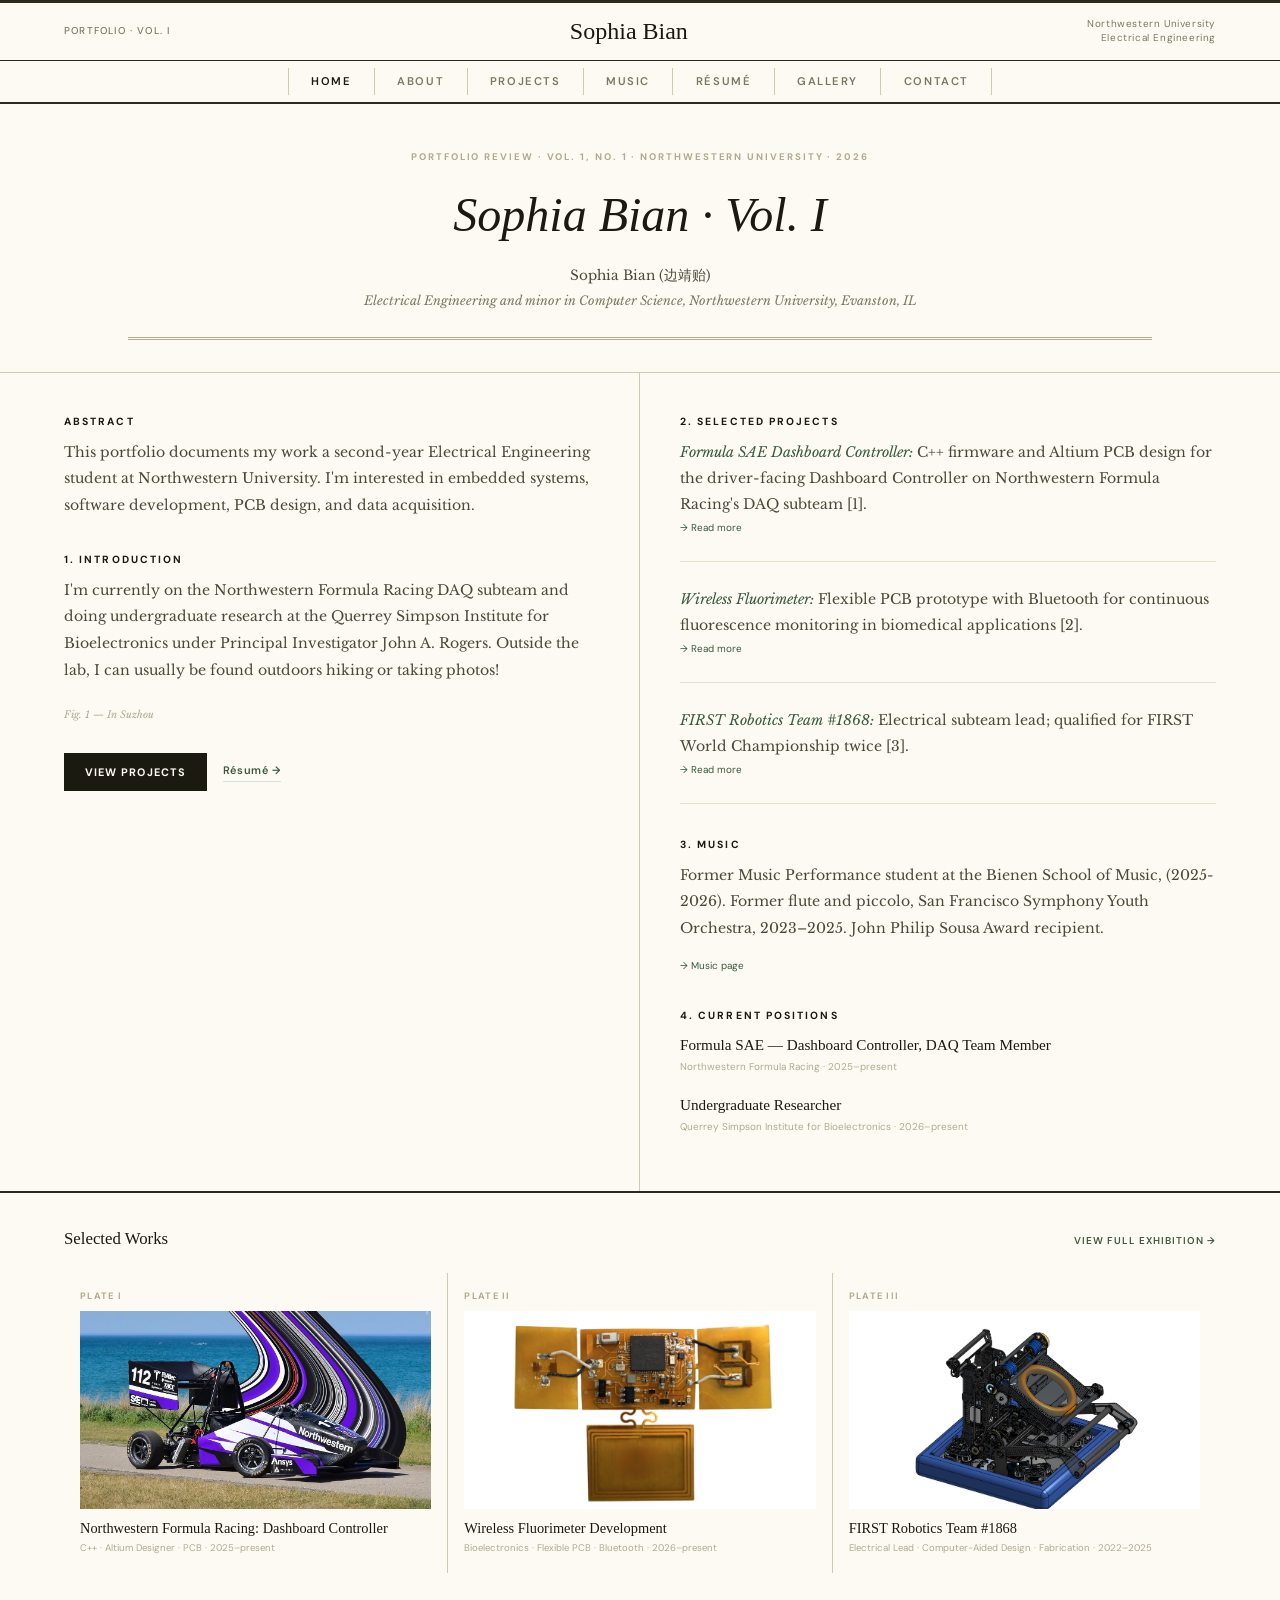
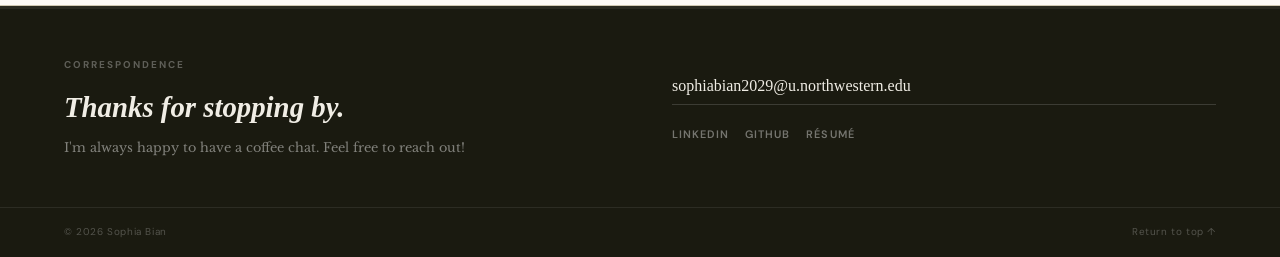
==== index.html @ 4777e84c "Fix broken closing tag causing font corruption on home page Missing > on </p tag in Current Position" ====
<!DOCTYPE html>
<html lang="en">
<head>
<meta charset="UTF-8">
<meta name="viewport" content="width=device-width, initial-scale=1.0">
<title>Sophia Bian</title>
<link rel="preconnect" href="https://fonts.googleapis.com">
<link href="https://fonts.googleapis.com/css2?family=IM+Fell+English:ital@0;1&family=Libre+Baskerville:ital,wght@0,400;0,700;1,400&family=DM+Sans:wght@300;400;500;600&display=swap" rel="stylesheet">
<style>
  :root {
    --paper:#fdfaf4; --paper2:#f5f1e8; --ink:#1a1a10; --ink-mid:#4a4a38;
    --ink-muted:#7a7860; --ink-faint:#b0aa90; --rule:#2a2a1e;
    --sage:#3a5a3e; --sage-mid:#5a7a5e; --sage-light:#8aaa8e; --sage-pale:#d4e2d6;
  }
  * { margin:0; padding:0; box-sizing:border-box; }
  html { scroll-behavior:smooth; }
  body { background:var(--paper); color:var(--ink); font-family:'Libre Baskerville',serif; font-size:15px; line-height:1.7; }

  /* MASTHEAD */
  .masthead { border-top:3px solid var(--rule); border-bottom:1px solid var(--rule); padding:0.5rem 5vw; display:flex; justify-content:space-between; align-items:center; }
  .masthead-vol { font-family:'DM Sans',sans-serif; font-size:0.62rem; font-weight:500; letter-spacing:0.12em; color:var(--ink-muted); text-transform:uppercase; }
  .masthead-logo { font-family:'IM Fell English',serif; font-size:1.5rem; color:var(--ink); }
  .masthead-logo a { color:inherit; text-decoration:none; }
  .masthead-right { font-family:'DM Sans',sans-serif; font-size:0.62rem; color:var(--ink-muted); text-align:right; letter-spacing:0.06em; line-height:1.5; }

  /* NAV */
  nav { border-bottom:2px solid var(--rule); padding:0.45rem 5vw; display:flex; justify-content:center; gap:0; }
  nav a { font-family:'DM Sans',sans-serif; font-size:0.7rem; font-weight:600; letter-spacing:0.14em; text-transform:uppercase; color:var(--ink-muted); text-decoration:none; padding:0.25rem 1.4rem; border-right:1px solid #d0c8b0; transition:color 0.2s; }
  nav a:first-child { border-left:1px solid #d0c8b0; }
  nav a:hover, nav a.active { color:var(--ink); }

  /* ARTICLE TITLE BLOCK */
  .title-block {
    padding:2.8rem 10vw 2rem;
    border-bottom:1px solid #d0c8b0;
    text-align:center;
  }
  .title-block-kicker {
    font-family:'DM Sans',sans-serif; font-size:0.6rem; font-weight:700;
    letter-spacing:0.2em; text-transform:uppercase; color:var(--ink-faint);
    margin-bottom:1.4rem;
  }
  .article-title {
    font-family:'IM Fell English',serif; font-style:italic;
    font-size:clamp(2rem, 4vw, 3rem); line-height:1.12;
    color:var(--ink); font-weight:400; margin-bottom:1.4rem;
  }
  .article-author {
    font-family:'Libre Baskerville',serif; font-size:0.85rem; color:var(--ink-mid);
    margin-bottom:0.2rem;
  }
  .article-affil {
    font-family:'Libre Baskerville',serif; font-size:0.78rem;
    font-style:italic; color:var(--ink-muted);
  }
  .title-rule-wrap { margin:1.6rem 0 0; }
  .title-rule-double { border:none; border-top:3px double var(--ink-faint); }

  /* ARTICLE BODY — two columns */
  .article-body {
    display:grid; grid-template-columns:1fr 1fr;
    border-bottom:2px solid var(--rule);
  }
  .col-left { padding:2.5rem 2.5rem 2.5rem 5vw; border-right:1px solid #d0c8b0; }
  .col-right { padding:2.5rem 5vw 2.5rem 2.5rem; }

  .section-num { font-family:'DM Sans',sans-serif; font-size:0.65rem; font-weight:700; letter-spacing:0.2em; text-transform:uppercase; color:var(--ink); margin-bottom:0.5rem; }
  .body-p { font-size:0.88rem; color:var(--ink-mid); line-height:1.9; margin-bottom:1rem; }
  .body-p em { font-style:italic; color:var(--sage); }
  .section-gap { margin-top:2rem; }

  /* FIGURE */
  .figure { margin:1.5rem 0; }
  .figure img { width:100%; display:block; object-fit:cover; aspect-ratio:4/3; }
  .fig-caption { font-family:'Libre Baskerville',serif; font-size:0.62rem; font-style:italic; color:var(--ink-faint); margin-top:0.4rem; }

  /* PROJECT ENTRIES (right column) */
  .proj-entry { margin-bottom:1.5rem; padding-bottom:1.5rem; border-bottom:1px solid #e8e0cc; }
  .proj-entry:last-of-type { border-bottom:none; }
  .proj-title { font-family:'Libre Baskerville',serif; font-size:0.88rem; color:var(--ink-mid); line-height:1.85; }
  .proj-title em { font-style:italic; color:var(--sage); }
  .proj-ref { font-family:'DM Sans',sans-serif; font-size:0.62rem; color:var(--ink-faint); margin-top:0.2rem; }

  /* LINKS ROW */
  .links-row { display:flex; gap:1rem; margin-top:1.8rem; align-items:center; flex-wrap:wrap; }
  .btn-primary { font-family:'DM Sans',sans-serif; font-size:0.68rem; font-weight:700; letter-spacing:0.1em; text-transform:uppercase; color:var(--paper); background:var(--ink); padding:0.6rem 1.3rem; text-decoration:none; transition:background 0.2s; }
  .btn-primary:hover { background:var(--sage); }
  .btn-secondary { font-family:'DM Sans',sans-serif; font-size:0.68rem; font-weight:600; color:var(--sage); text-decoration:none; letter-spacing:0.06em; border-bottom:1px solid var(--sage-pale); padding-bottom:0.1rem; }
  .btn-secondary:hover { border-color:var(--sage); }

  /* POSITIONS block (right col) */
  .position-item { margin-bottom:1rem; }
  .position-title { font-family:'IM Fell English',serif; font-size:0.95rem; color:var(--ink); }
  .position-meta { font-family:'DM Sans',sans-serif; font-size:0.62rem; color:var(--ink-faint); margin-top:0.05rem; }

  /* SELECTED WORKS STRIP */
  .works-strip { padding:2rem 5vw; border-bottom:1px solid #d0c8b0; }
  .strip-header { display:flex; justify-content:space-between; align-items:baseline; margin-bottom:1.2rem; }
  .strip-title { font-family:'IM Fell English',serif; font-size:1.05rem; color:var(--ink); }
  .strip-all { font-family:'DM Sans',sans-serif; font-size:0.62rem; font-weight:600; letter-spacing:0.1em; text-transform:uppercase; color:var(--sage); text-decoration:none; }
  .works-row { display:grid; grid-template-columns:repeat(3,1fr); gap:1px; background:#d0c8b0; }
  .work-item { background:var(--paper); padding:1rem; cursor:pointer; transition:background 0.15s; }
  .work-item:hover { background:var(--paper2); }
  .work-fig { font-family:'DM Sans',sans-serif; font-size:0.58rem; font-weight:700; letter-spacing:0.14em; text-transform:uppercase; color:var(--ink-faint); margin-bottom:0.4rem; }
  .work-visual { width:100%; aspect-ratio:16/9; object-fit:cover; display:block; margin-bottom:0.6rem; }
  .work-title { font-family:'IM Fell English',serif; font-size:0.9rem; color:var(--ink); margin-bottom:0.2rem; line-height:1.3; }
  .work-meta { font-family:'DM Sans',sans-serif; font-size:0.6rem; color:var(--ink-faint); }

  /* CONTACT */
  .contact { background:var(--ink); padding:3rem 5vw; display:grid; grid-template-columns:1fr 1fr; gap:4rem; border-top:3px solid var(--rule); }
  .contact-section-label { font-family:'DM Sans',sans-serif; font-size:0.62rem; font-weight:700; letter-spacing:0.2em; text-transform:uppercase; color:rgba(255,255,255,0.3); margin-bottom:1rem; }
  .contact-title { font-family:'IM Fell English',serif; font-size:1.8rem; color:#f0ede5; font-style:italic; line-height:1.2; margin-bottom:0.8rem; }
  .contact-sub { font-size:0.8rem; color:rgba(255,255,255,0.45); line-height:1.7; }
  .contact-right { display:flex; flex-direction:column; justify-content:center; gap:0.8rem; }
  .contact-email { font-family:'IM Fell English',serif; font-size:1rem; color:#f0ede5; text-decoration:none; border-bottom:1px solid rgba(255,255,255,0.15); padding-bottom:0.3rem; }
  .contact-links { display:flex; gap:1rem; flex-wrap:wrap; margin-top:0.5rem; }
  .contact-link { font-family:'DM Sans',sans-serif; font-size:0.68rem; font-weight:600; letter-spacing:0.1em; text-transform:uppercase; color:rgba(255,255,255,0.4); text-decoration:none; transition:color 0.2s; }
  .contact-link:hover { color:var(--sage-light); }

  footer { background:var(--ink); border-top:1px solid rgba(255,255,255,0.08); padding:1rem 5vw; display:flex; justify-content:space-between; font-family:'DM Sans',sans-serif; font-size:0.62rem; color:rgba(255,255,255,0.25); letter-spacing:0.06em; }
  footer a { color:rgba(255,255,255,0.25); text-decoration:none; }

  @media (max-width:768px) {
    .article-body { grid-template-columns:1fr; }
    .col-left { border-right:none; border-bottom:1px solid #d0c8b0; }
    .works-row { grid-template-columns:1fr; }
    .contact { grid-template-columns:1fr; gap:2rem; }
    nav a { padding:0.25rem 0.8rem; }
    .title-block { padding:2rem 5vw 1.5rem; }
  }
</style>
</head>
<body>

<!-- MASTHEAD -->
<div class="masthead">
  <span class="masthead-vol">Portfolio · Vol. I</span>
  <span class="masthead-logo"><a href="index.html">Sophia Bian</a></span>
  <span class="masthead-right">Northwestern University<br>Electrical Engineering</span>
</div>

<!-- NAV -->
<nav>
  <a href="index.html" class="active">Home</a>
  <a href="about.html">About</a>
  <a href="projects.html">Projects</a>
  <a href="music.html">Music</a>
  <a href="resume.html">Résumé</a>
  <a href="gallery.html">Gallery</a>
  <a href="contact.html">Contact</a>
</nav>

<!-- TITLE BLOCK -->
<div class="title-block">
  <p class="title-block-kicker">Portfolio Review · Vol. 1, No. 1 · Northwestern University · 2026</p>
  <h1 class="article-title">Sophia Bian · Vol. I</h1>
  <p class="article-author">Sophia Bian (边靖贻)</p>
  <p class="article-affil">Electrical Engineering and minor in Computer Science, Northwestern University, Evanston, IL</p>
  <div class="title-rule-wrap"><hr class="title-rule-double"></div>
</div>

<!-- ARTICLE BODY -->
<div class="article-body">

  <!-- LEFT COLUMN -->
  <div class="col-left">

    <p class="section-num">Abstract</p>
    <p class="body-p">
      This portfolio documents my work a second-year Electrical Engineering student 
      at Northwestern University. I'm interested in embedded systems, software
      development, PCB design, and data acquisition.
    </p>

    <div class="section-gap">
      <p class="section-num">1. Introduction</p>
      <p class="body-p">
        I'm currently on the Northwestern Formula Racing DAQ subteam and doing undergraduate 
        research at the Querrey Simpson Institute for Bioelectronics under Principal Investigator 
        John A. Rogers. Outside the lab, I can usually be found outdoors hiking or taking photos!
      </p>
    </div>

    <!-- FIGURE -->
    <div class="figure">
      <img src="hero.JPG" alt="In Suzhou"
           onerror="this.style.display='none'">
      <p class="fig-caption">Fig. 1 — In Suzhou</p>
    </div>

    <div class="links-row">
      <a href="projects.html" class="btn-primary">View Projects</a>
      <a href="resume.html" class="btn-secondary">Résumé →</a>
    </div>

  </div>

  <!-- RIGHT COLUMN -->
  <div class="col-right">

    <p class="section-num">2. Selected Projects</p>
    <div class="proj-entry">
      <p class="proj-title"><em>Formula SAE Dashboard Controller:</em> C++ firmware and Altium PCB design for the driver-facing Dashboard Controller on Northwestern Formula Racing's DAQ subteam [1].</p>
      <p class="proj-ref"><a href="projects.html" style="color:var(--sage); text-decoration:none;">→ Read more</a></p>
    </div>
    <div class="proj-entry">
      <p class="proj-title"><em>Wireless Fluorimeter:</em> Flexible PCB prototype with Bluetooth for continuous fluorescence monitoring in biomedical applications [2].</p>
      <p class="proj-ref"><a href="projects.html" style="color:var(--sage); text-decoration:none;">→ Read more</a></p>
    </div>
    <div class="proj-entry">
      <p class="proj-title"><em>FIRST Robotics Team #1868:</em> Electrical subteam lead; qualified for FIRST World Championship twice [3].</p>
      <p class="proj-ref"><a href="projects.html" style="color:var(--sage); text-decoration:none;">→ Read more</a></p>
    </div>

    <div class="section-gap">
      <p class="section-num">3. Music</p>
      <p class="body-p">
        Former Music Performance student at the Bienen School of Music, (2025-2026).
        Former flute and piccolo, San Francisco Symphony Youth Orchestra, 2023–2025.
        John Philip Sousa Award recipient. 
      </p>
      <p class="proj-ref" style="margin-top:0.2rem;"><a href="music.html" style="color:var(--sage); text-decoration:none;">→ Music page</a></p>
    </div>

    <div class="section-gap">
      <p class="section-num">4. Current Positions</p>
      <div class="position-item">
        <p class="position-title">Formula SAE — Dashboard Controller, DAQ Team Member</p>
        <p class="position-meta">Northwestern Formula Racing · 2025–present</p>
      </div>
      <div class="position-item">
        <p class="position-title">Undergraduate Researcher</p>
        <p class="position-meta">Querrey Simpson Institute for Bioelectronics · 2026–present</p>
      </div>
    </div>

  </div>
</div>

<!-- SELECTED WORKS -->
<div class="works-strip">
  <div class="strip-header">
    <span class="strip-title">Selected Works</span>
    <a href="projects.html" class="strip-all">View full exhibition →</a>
  </div>
  <div class="works-row">
    <div class="work-item" onclick="window.location='projects.html'">
      <p class="work-fig">Plate I</p>
      <img src="formula.jpg" alt="Formula SAE" class="work-visual"
           onerror="this.style.background='linear-gradient(135deg,#c8d4c0,#8aaa7a)'; this.removeAttribute('src')">
      <p class="work-title">Northwestern Formula Racing: Dashboard Controller</p>
      <p class="work-meta">C++ · Altium Designer · PCB · 2025–present</p>
    </div>
    <div class="work-item" onclick="window.location='projects.html'">
      <p class="work-fig">Plate II</p>
      <img src="fluorimeter.jpg" alt="Fluorimeter" class="work-visual"
           onerror="this.style.background='linear-gradient(135deg,#d4c8b0,#b0a080)'; this.removeAttribute('src')">
      <p class="work-title">Wireless Fluorimeter Development</p>
      <p class="work-meta">Bioelectronics · Flexible PCB · Bluetooth · 2026–present</p>
    </div>
    <div class="work-item" onclick="window.location='projects.html'">
      <p class="work-fig">Plate III</p>
      <img src="robotics.jpg" alt="FIRST Robotics" class="work-visual"
           onerror="this.style.background='linear-gradient(135deg,#c0c8d4,#8090b0)'; this.removeAttribute('src')">
      <p class="work-title">FIRST Robotics Team #1868</p>
      <p class="work-meta">Electrical Lead · Computer-Aided Design · Fabrication · 2022–2025</p>
    </div>
  </div>
</div>

<!-- CONTACT -->
<section class="contact" id="contact">
  <div>
    <p class="contact-section-label">Correspondence</p>
    <h2 class="contact-title">Thanks for stopping by.</h2>
    <p class="contact-sub">I'm always happy to have a coffee chat. Feel free to reach out!</p>
  </div>
  <div class="contact-right">
    <a href="mailto:sophiabian2029@u.northwestern.edu" class="contact-email">sophiabian2029@u.northwestern.edu</a>
    <div class="contact-links">
      <a href="https://www.linkedin.com/in/bian-sophia/" target="_blank" rel="noopener" class="contact-link">LinkedIn</a>
      <a href="https://github.com/sophiajbian" target="_blank" rel="noopener" class="contact-link">GitHub</a>
      <a href="resume.html" class="contact-link">Résumé</a>
    </div>
  </div>
</section>

<footer>
  <span>© 2026 Sophia Bian</span>
  <a href="#">Return to top ↑</a>
</footer>

</body>
</html>
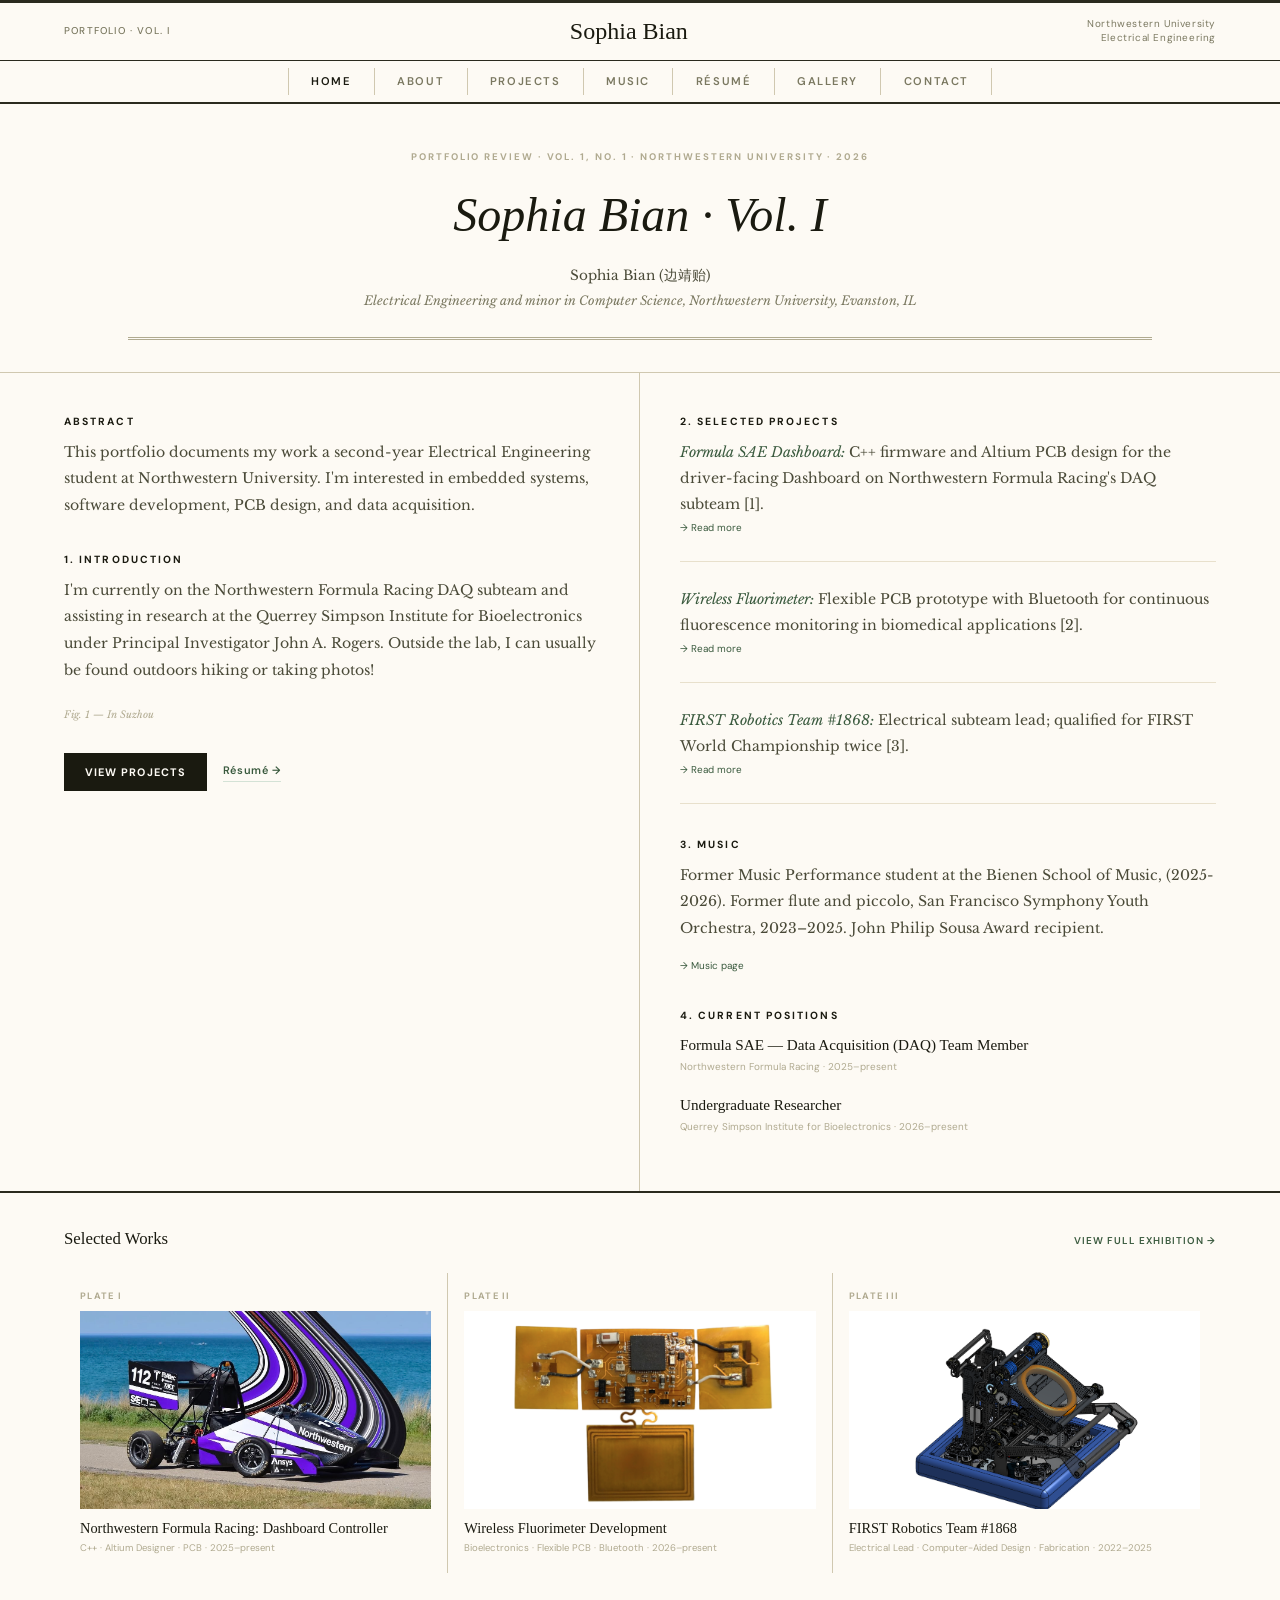
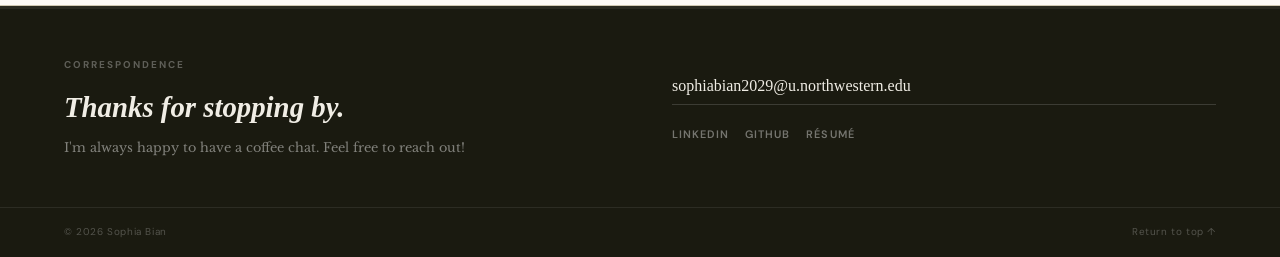
==== commit 552aa7a6: "various changes" ====
--- a/index.html
+++ b/index.html
@@ -175,7 +175,7 @@
     <div class="section-gap">
       <p class="section-num">1. Introduction</p>
       <p class="body-p">
-        I'm currently on the Northwestern Formula Racing DAQ subteam and doing undergraduate 
+        I'm currently on the Northwestern Formula Racing DAQ subteam and assisting in
         research at the Querrey Simpson Institute for Bioelectronics under Principal Investigator 
         John A. Rogers. Outside the lab, I can usually be found outdoors hiking or taking photos!
       </p>
@@ -200,7 +200,7 @@
 
     <p class="section-num">2. Selected Projects</p>
     <div class="proj-entry">
-      <p class="proj-title"><em>Formula SAE Dashboard Controller:</em> C++ firmware and Altium PCB design for the driver-facing Dashboard Controller on Northwestern Formula Racing's DAQ subteam [1].</p>
+      <p class="proj-title"><em>Formula SAE Dashboard:</em> C++ firmware and Altium PCB design for the driver-facing Dashboard on Northwestern Formula Racing's DAQ subteam [1].</p>
       <p class="proj-ref"><a href="projects.html" style="color:var(--sage); text-decoration:none;">→ Read more</a></p>
     </div>
     <div class="proj-entry">
@@ -225,7 +225,7 @@
     <div class="section-gap">
       <p class="section-num">4. Current Positions</p>
       <div class="position-item">
-        <p class="position-title">Formula SAE — Dashboard Controller, DAQ Team Member</p>
+        <p class="position-title">Formula SAE — Data Acquisition (DAQ) Team Member</p>
         <p class="position-meta">Northwestern Formula Racing · 2025–present</p>
       </div>
       <div class="position-item">
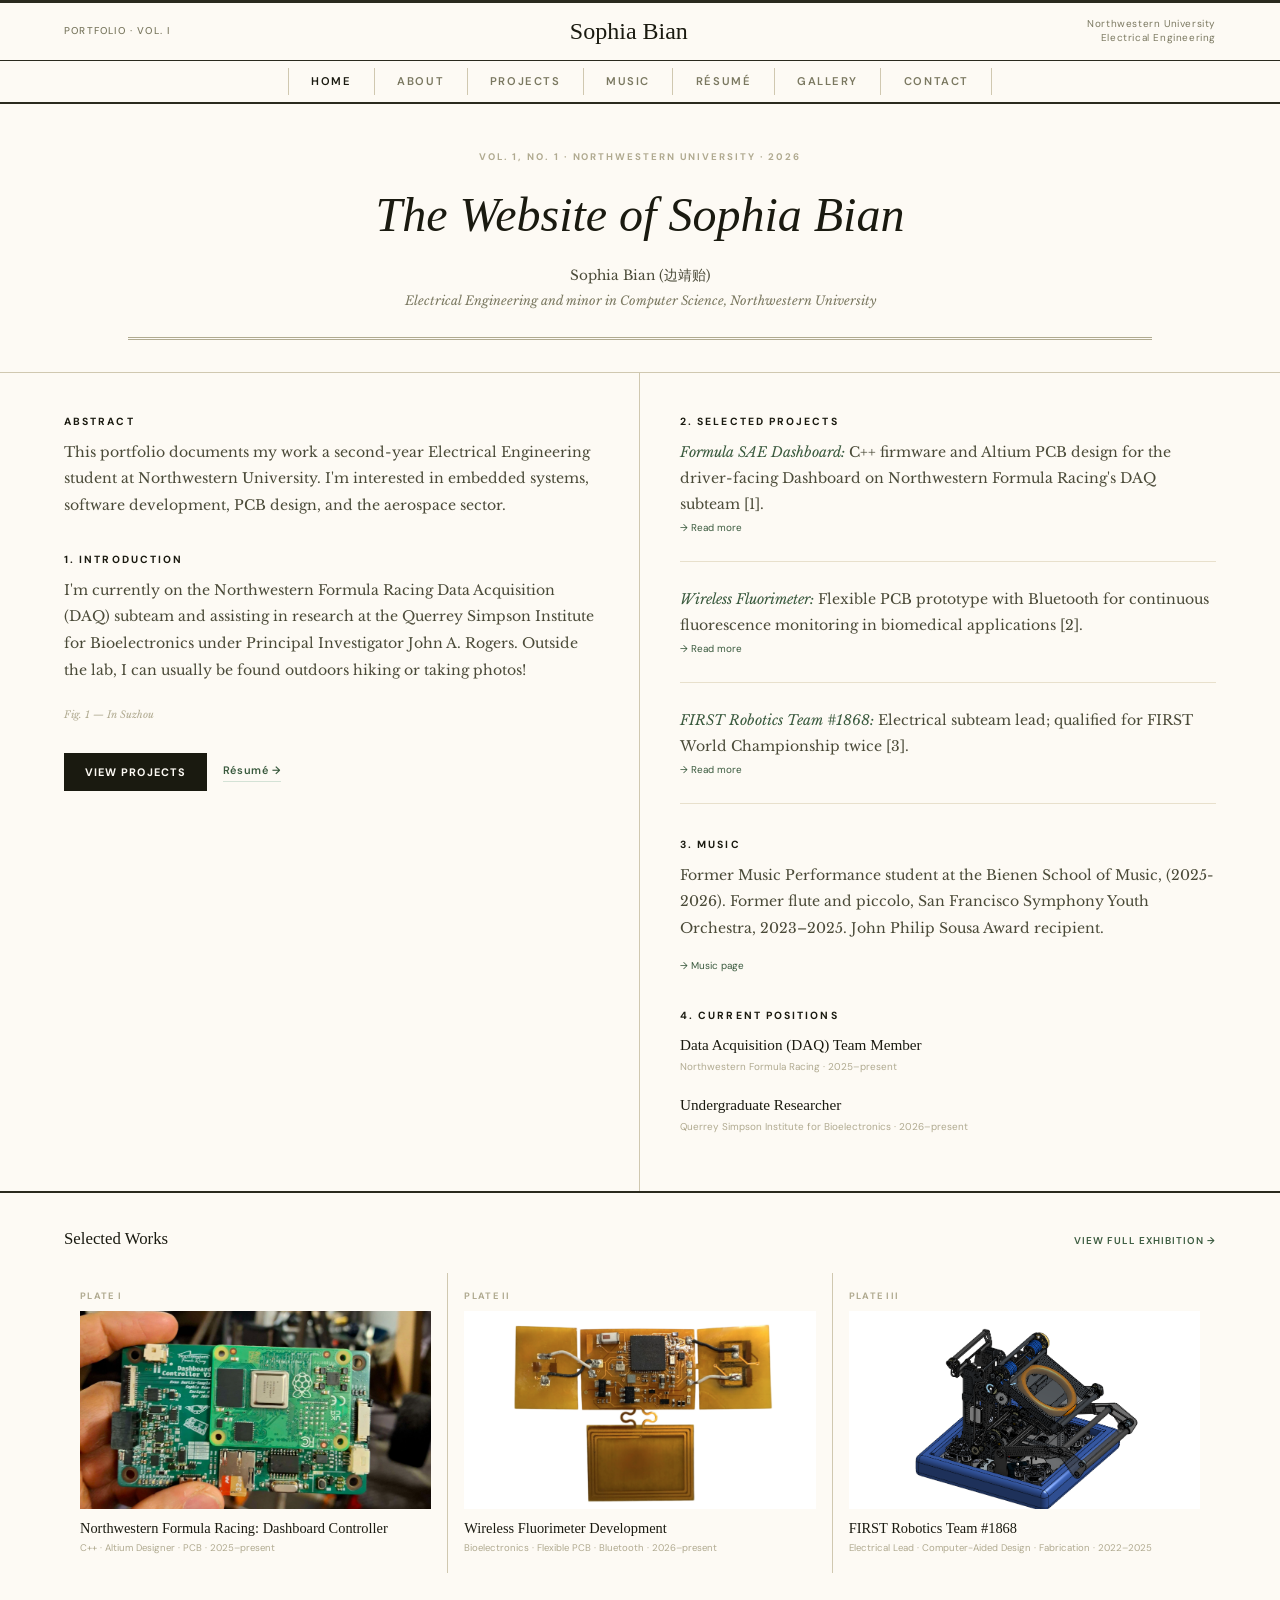
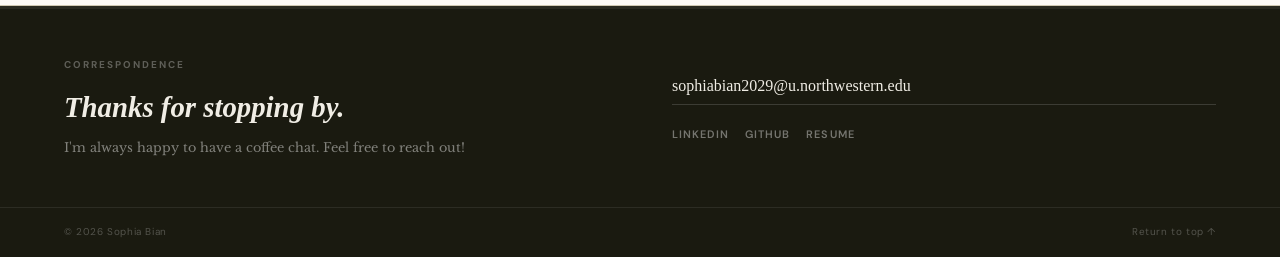
==== commit 4178d72d: "Add real Dashboard Controller photos to formula project page Adds three images (SolidWorks assembly " ====
--- a/index.html
+++ b/index.html
@@ -152,10 +152,10 @@
 
 <!-- TITLE BLOCK -->
 <div class="title-block">
-  <p class="title-block-kicker">Portfolio Review · Vol. 1, No. 1 · Northwestern University · 2026</p>
-  <h1 class="article-title">Sophia Bian · Vol. I</h1>
+  <p class="title-block-kicker">Vol. 1, No. 1 · Northwestern University · 2026</p>
+  <h1 class="article-title">The Website of Sophia Bian</h1>
   <p class="article-author">Sophia Bian (边靖贻)</p>
-  <p class="article-affil">Electrical Engineering and minor in Computer Science, Northwestern University, Evanston, IL</p>
+  <p class="article-affil">Electrical Engineering and minor in Computer Science, Northwestern University</p>
   <div class="title-rule-wrap"><hr class="title-rule-double"></div>
 </div>
 
@@ -169,13 +169,13 @@
     <p class="body-p">
       This portfolio documents my work a second-year Electrical Engineering student 
       at Northwestern University. I'm interested in embedded systems, software
-      development, PCB design, and data acquisition.
+      development, PCB design, and the aerospace sector.
     </p>
 
     <div class="section-gap">
       <p class="section-num">1. Introduction</p>
       <p class="body-p">
-        I'm currently on the Northwestern Formula Racing DAQ subteam and assisting in
+        I'm currently on the Northwestern Formula Racing Data Acquisition (DAQ) subteam and assisting in
         research at the Querrey Simpson Institute for Bioelectronics under Principal Investigator 
         John A. Rogers. Outside the lab, I can usually be found outdoors hiking or taking photos!
       </p>
@@ -225,7 +225,7 @@
     <div class="section-gap">
       <p class="section-num">4. Current Positions</p>
       <div class="position-item">
-        <p class="position-title">Formula SAE — Data Acquisition (DAQ) Team Member</p>
+        <p class="position-title">Data Acquisition (DAQ) Team Member</p>
         <p class="position-meta">Northwestern Formula Racing · 2025–present</p>
       </div>
       <div class="position-item">
@@ -246,7 +246,7 @@
   <div class="works-row">
     <div class="work-item" onclick="window.location='projects.html'">
       <p class="work-fig">Plate I</p>
-      <img src="formula.jpg" alt="Formula SAE" class="work-visual"
+      <img src="formula-pcb-v3.png" alt="Dashboard Controller V3 PCB" class="work-visual"
            onerror="this.style.background='linear-gradient(135deg,#c8d4c0,#8aaa7a)'; this.removeAttribute('src')">
       <p class="work-title">Northwestern Formula Racing: Dashboard Controller</p>
       <p class="work-meta">C++ · Altium Designer · PCB · 2025–present</p>
@@ -280,7 +280,7 @@
     <div class="contact-links">
       <a href="https://www.linkedin.com/in/bian-sophia/" target="_blank" rel="noopener" class="contact-link">LinkedIn</a>
       <a href="https://github.com/sophiajbian" target="_blank" rel="noopener" class="contact-link">GitHub</a>
-      <a href="resume.html" class="contact-link">Résumé</a>
+      <a href="resume.html" class="contact-link">Resume</a>
     </div>
   </div>
 </section>
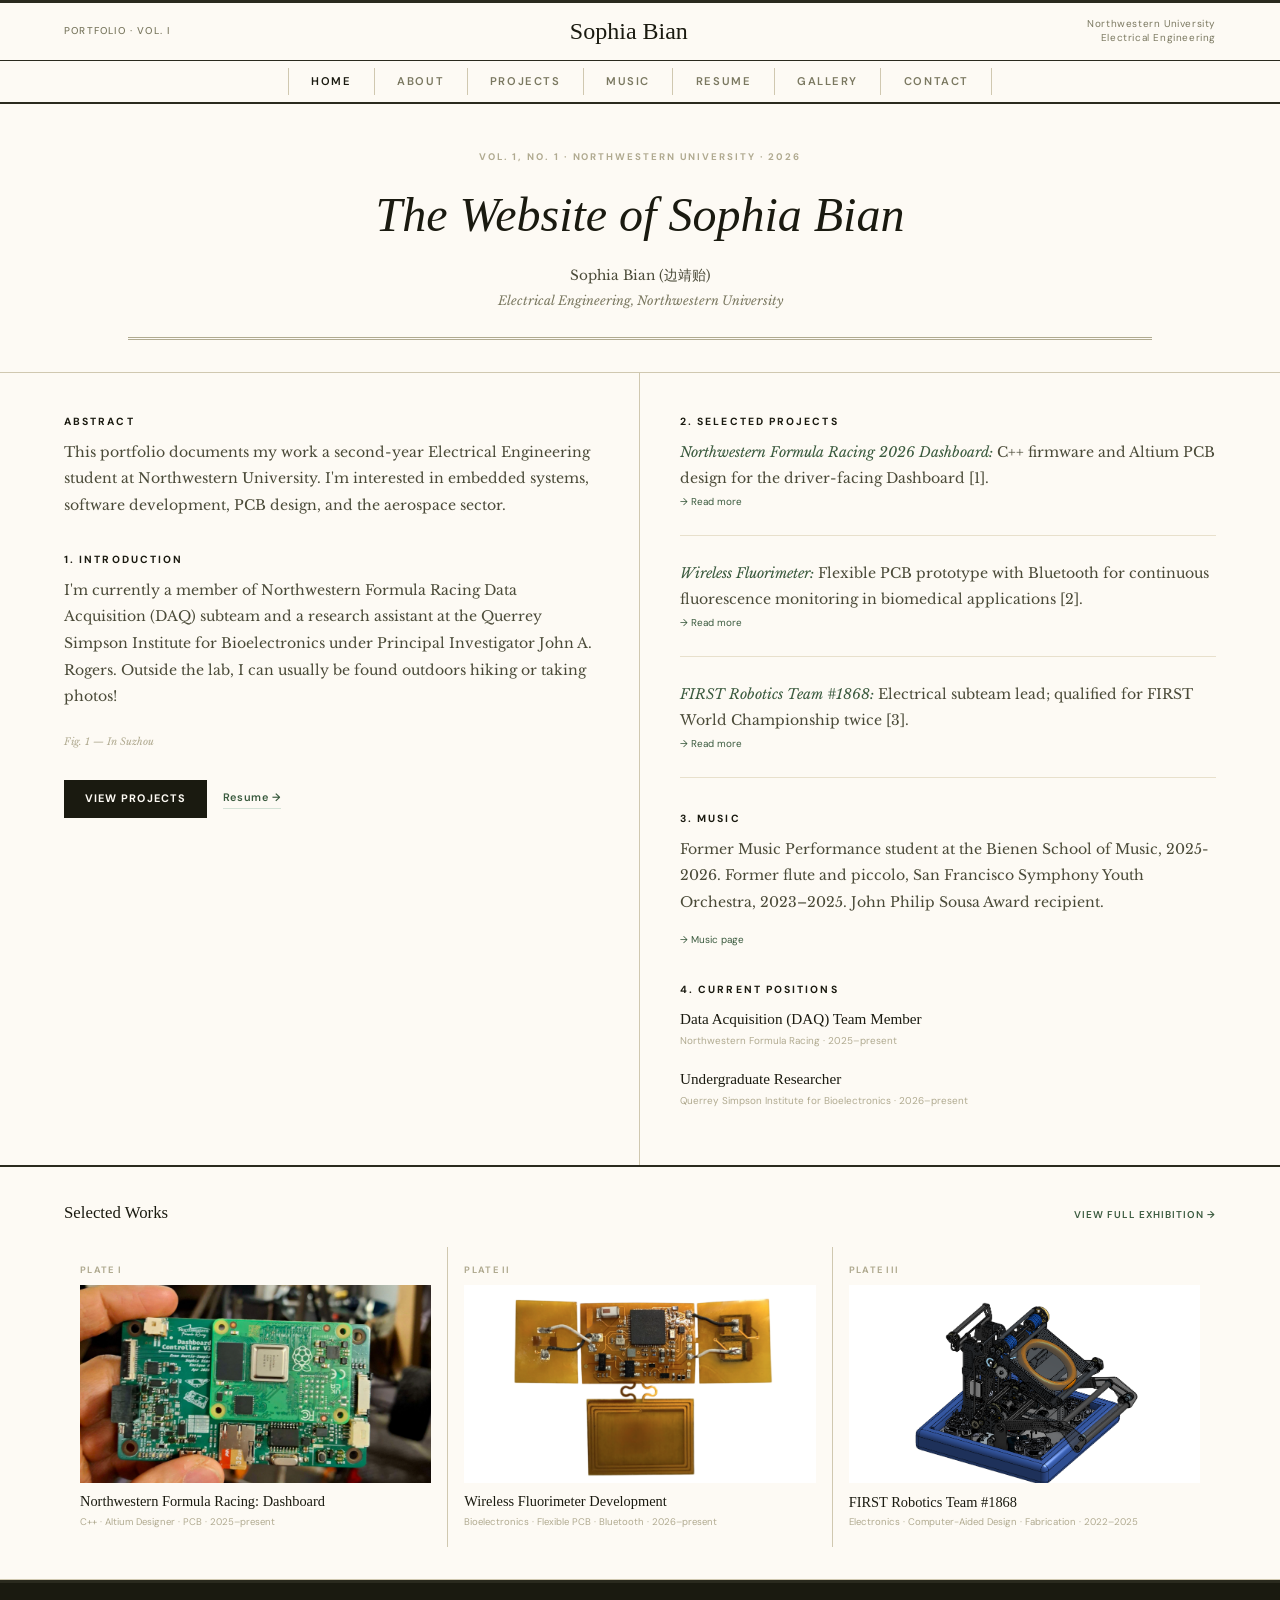
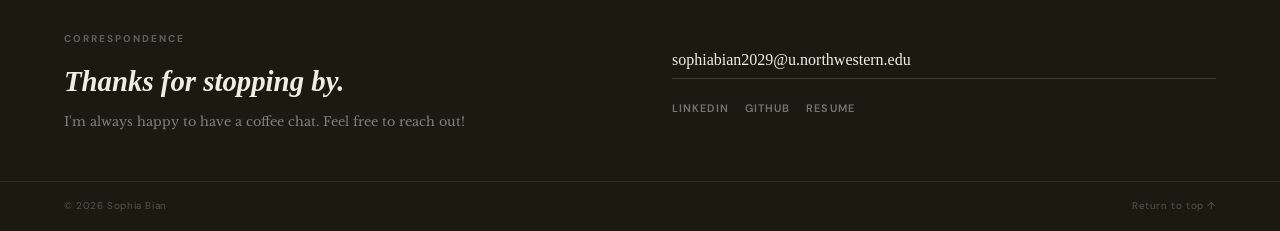
==== commit 096fceba: "changes i made on airplane (every page)" ====
--- a/index.html
+++ b/index.html
@@ -145,7 +145,7 @@
   <a href="about.html">About</a>
   <a href="projects.html">Projects</a>
   <a href="music.html">Music</a>
-  <a href="resume.html">Résumé</a>
+  <a href="resume.html">Resume</a>
   <a href="gallery.html">Gallery</a>
   <a href="contact.html">Contact</a>
 </nav>
@@ -155,7 +155,7 @@
   <p class="title-block-kicker">Vol. 1, No. 1 · Northwestern University · 2026</p>
   <h1 class="article-title">The Website of Sophia Bian</h1>
   <p class="article-author">Sophia Bian (边靖贻)</p>
-  <p class="article-affil">Electrical Engineering and minor in Computer Science, Northwestern University</p>
+  <p class="article-affil">Electrical Engineering, Northwestern University</p>
   <div class="title-rule-wrap"><hr class="title-rule-double"></div>
 </div>
 
@@ -175,8 +175,8 @@
     <div class="section-gap">
       <p class="section-num">1. Introduction</p>
       <p class="body-p">
-        I'm currently on the Northwestern Formula Racing Data Acquisition (DAQ) subteam and assisting in
-        research at the Querrey Simpson Institute for Bioelectronics under Principal Investigator 
+        I'm currently a member of Northwestern Formula Racing Data Acquisition (DAQ) subteam and 
+        a research assistant at the Querrey Simpson Institute for Bioelectronics under Principal Investigator 
         John A. Rogers. Outside the lab, I can usually be found outdoors hiking or taking photos!
       </p>
     </div>
@@ -190,7 +190,7 @@
 
     <div class="links-row">
       <a href="projects.html" class="btn-primary">View Projects</a>
-      <a href="resume.html" class="btn-secondary">Résumé →</a>
+      <a href="resume.html" class="btn-secondary">Resume →</a>
     </div>
 
   </div>
@@ -200,7 +200,7 @@
 
     <p class="section-num">2. Selected Projects</p>
     <div class="proj-entry">
-      <p class="proj-title"><em>Formula SAE Dashboard:</em> C++ firmware and Altium PCB design for the driver-facing Dashboard on Northwestern Formula Racing's DAQ subteam [1].</p>
+      <p class="proj-title"><em>Northwestern Formula Racing 2026 Dashboard:</em> C++ firmware and Altium PCB design for the driver-facing Dashboard [1].</p>
       <p class="proj-ref"><a href="projects.html" style="color:var(--sage); text-decoration:none;">→ Read more</a></p>
     </div>
     <div class="proj-entry">
@@ -215,7 +215,7 @@
     <div class="section-gap">
       <p class="section-num">3. Music</p>
       <p class="body-p">
-        Former Music Performance student at the Bienen School of Music, (2025-2026).
+        Former Music Performance student at the Bienen School of Music, 2025-2026.
         Former flute and piccolo, San Francisco Symphony Youth Orchestra, 2023–2025.
         John Philip Sousa Award recipient. 
       </p>
@@ -248,7 +248,7 @@
       <p class="work-fig">Plate I</p>
       <img src="formula-pcb-v3.png" alt="Dashboard Controller V3 PCB" class="work-visual"
            onerror="this.style.background='linear-gradient(135deg,#c8d4c0,#8aaa7a)'; this.removeAttribute('src')">
-      <p class="work-title">Northwestern Formula Racing: Dashboard Controller</p>
+      <p class="work-title">Northwestern Formula Racing: Dashboard</p>
       <p class="work-meta">C++ · Altium Designer · PCB · 2025–present</p>
     </div>
     <div class="work-item" onclick="window.location='projects.html'">
@@ -263,7 +263,7 @@
       <img src="robotics.jpg" alt="FIRST Robotics" class="work-visual"
            onerror="this.style.background='linear-gradient(135deg,#c0c8d4,#8090b0)'; this.removeAttribute('src')">
       <p class="work-title">FIRST Robotics Team #1868</p>
-      <p class="work-meta">Electrical Lead · Computer-Aided Design · Fabrication · 2022–2025</p>
+      <p class="work-meta">Electronics · Computer-Aided Design · Fabrication · 2022–2025</p>
     </div>
   </div>
 </div>
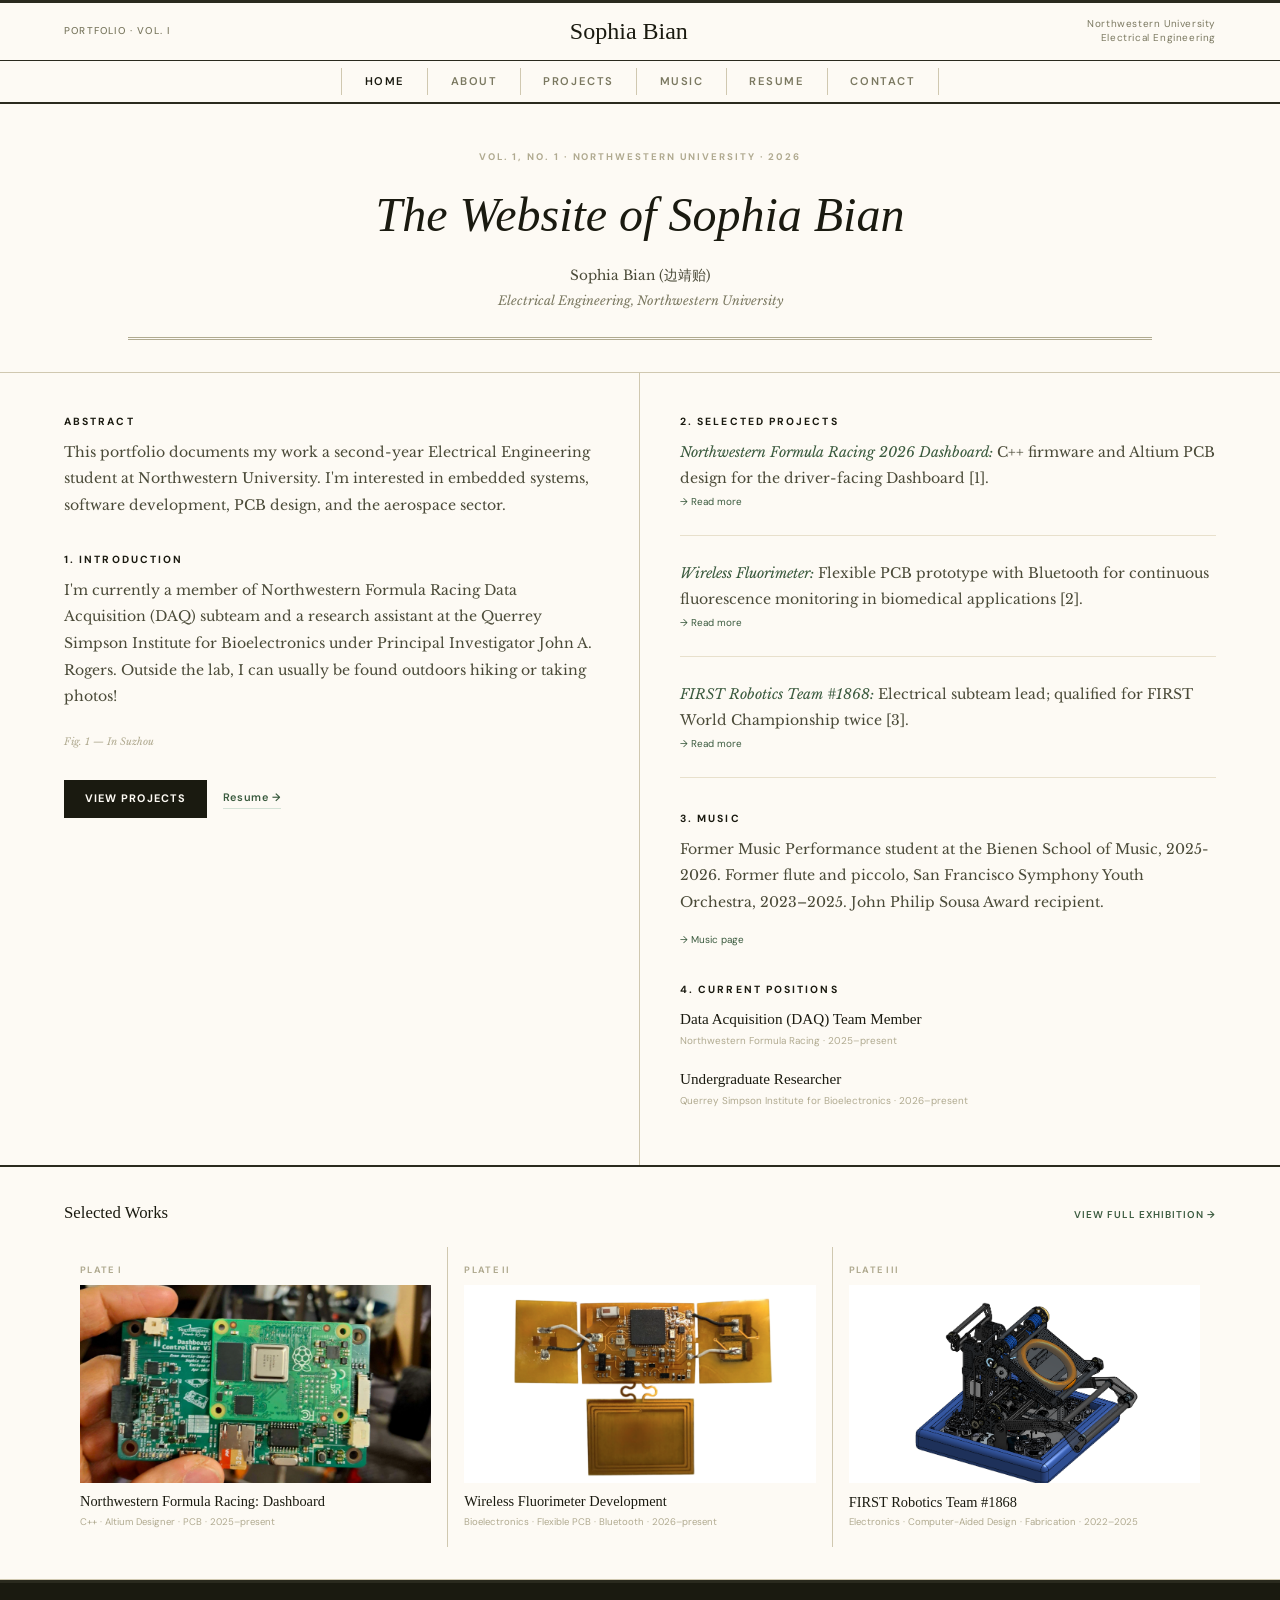
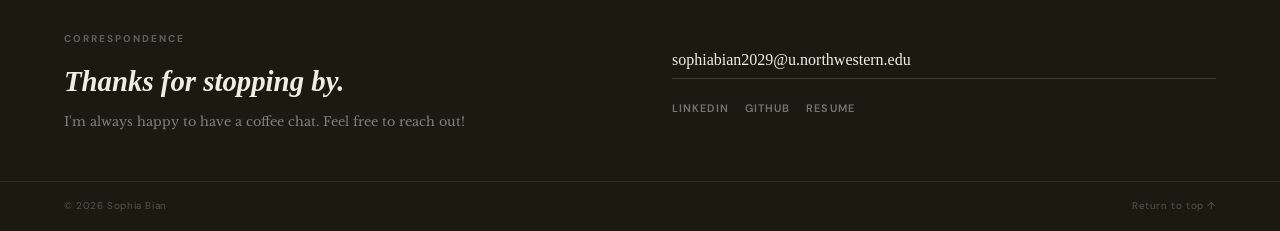
==== commit 2b7af035: "Hide gallery from nav (file kept, not deleted) Removes Gallery link from all page navs. gallery.html" ====
--- a/index.html
+++ b/index.html
@@ -146,7 +146,7 @@
   <a href="projects.html">Projects</a>
   <a href="music.html">Music</a>
   <a href="resume.html">Resume</a>
-  <a href="gallery.html">Gallery</a>
+
   <a href="contact.html">Contact</a>
 </nav>
 
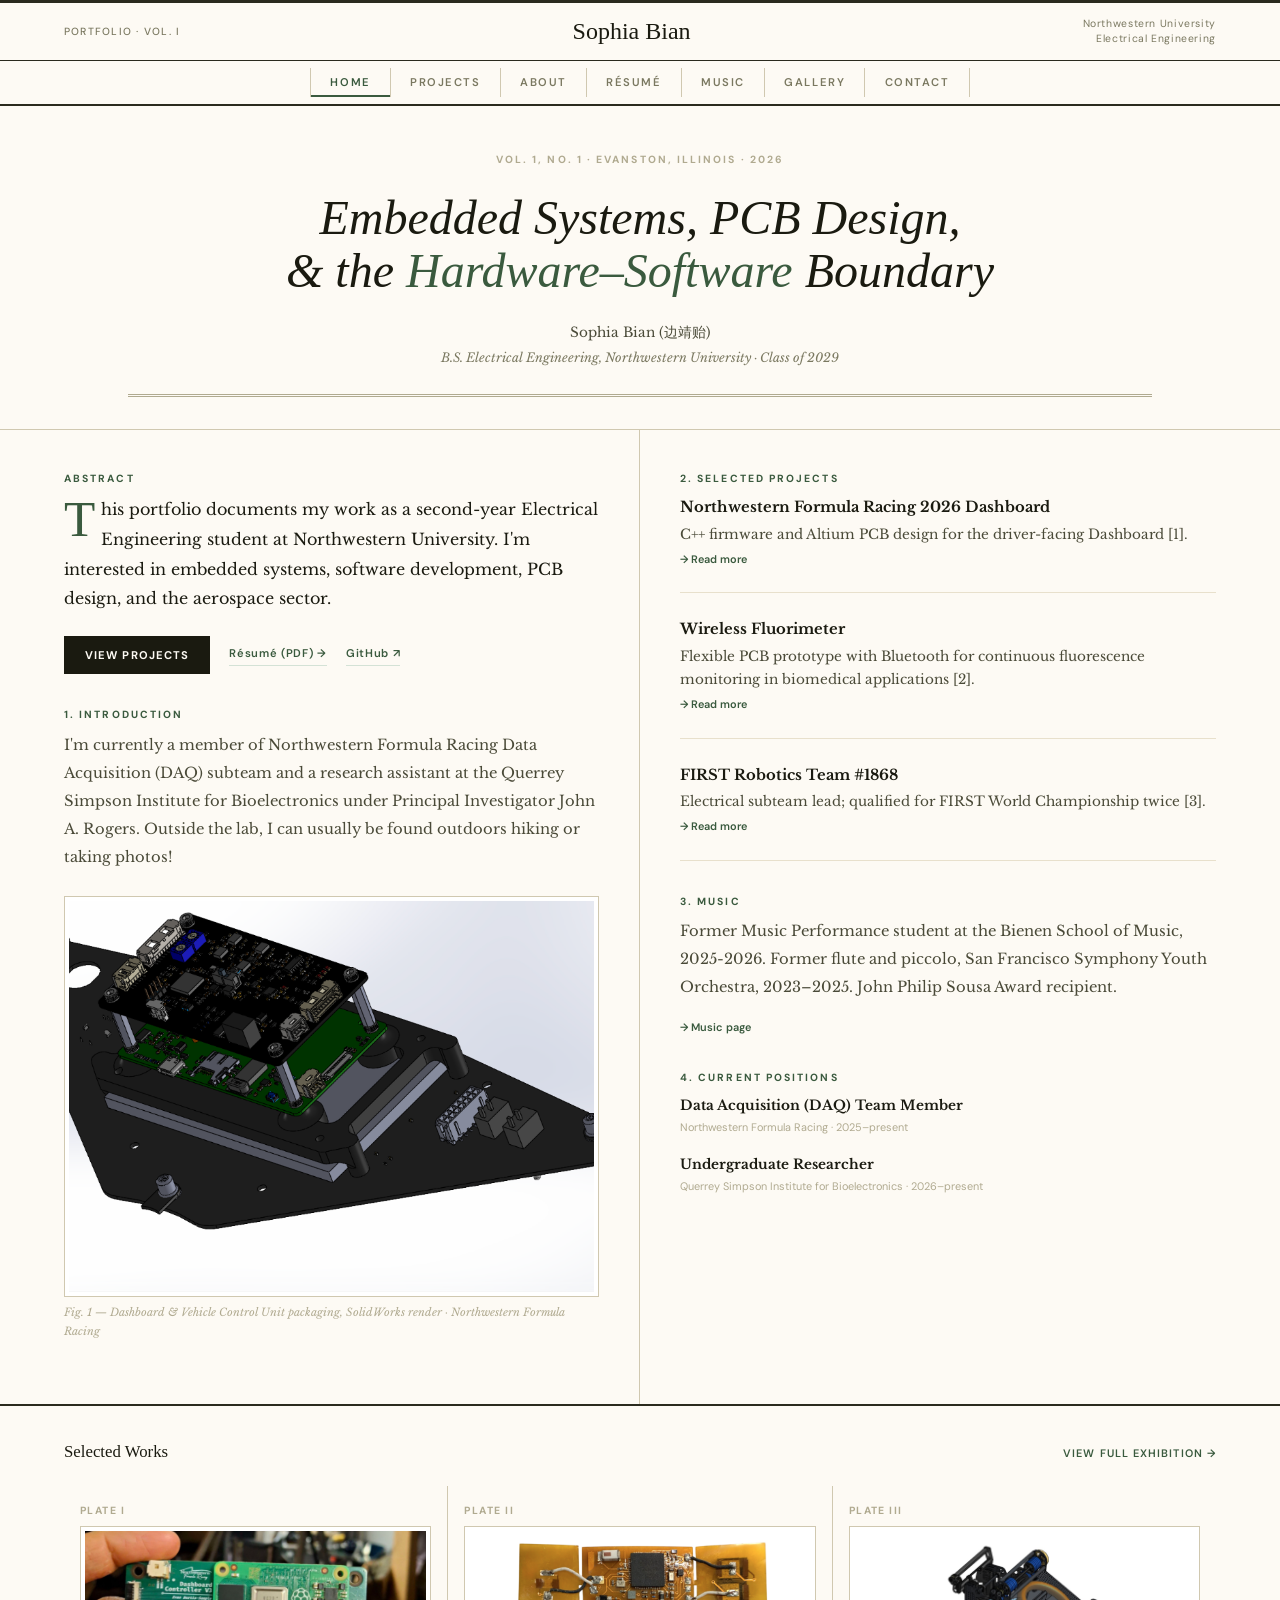
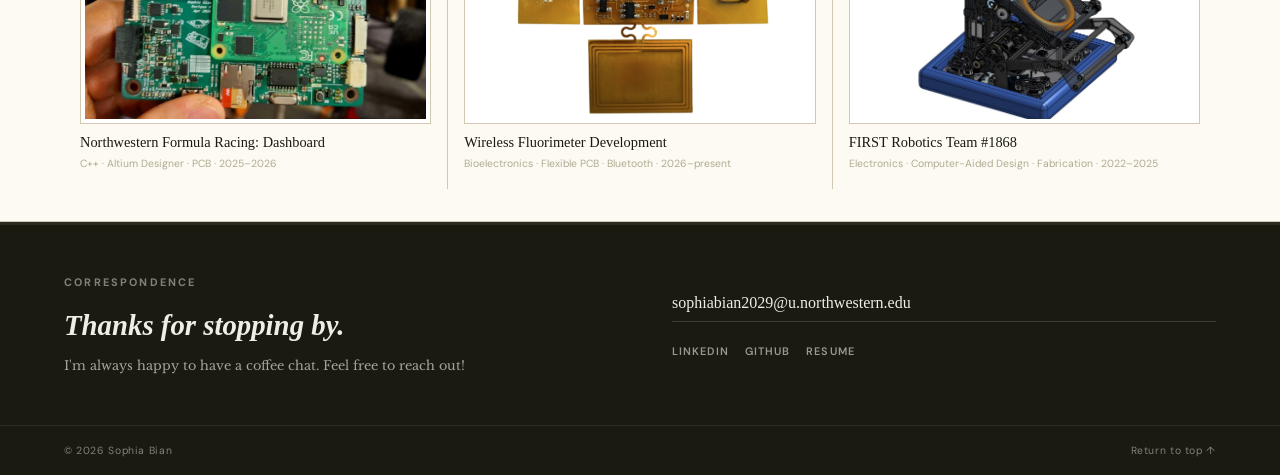
==== commit 024c85ba: "various" ====
--- a/index.html
+++ b/index.html
@@ -3,31 +3,19 @@
 <head>
 <meta charset="UTF-8">
 <meta name="viewport" content="width=device-width, initial-scale=1.0">
-<title>Sophia Bian</title>
+<title>Sophia Bian — Electrical Engineering, Northwestern</title>
 <link rel="preconnect" href="https://fonts.googleapis.com">
-<link href="https://fonts.googleapis.com/css2?family=IM+Fell+English:ital@0;1&family=Libre+Baskerville:ital,wght@0,400;0,700;1,400&family=DM+Sans:wght@300;400;500;600&display=swap" rel="stylesheet">
+<link href="https://fonts.googleapis.com/css2?family=IM+Fell+English:ital@0;1&family=Libre+Baskerville:ital,wght@0,400;0,700;1,400&family=DM+Sans:wght@400;500;600;700&display=swap" rel="stylesheet">
+<meta name="description" content="Sophia Bian — Electrical Engineering student at Northwestern University. Embedded systems, PCB design (Altium), C++ firmware, Formula SAE data acquisition, and bioelectronics research.">
+<meta property="og:type" content="website">
+<meta property="og:title" content="Sophia Bian — Electrical Engineering, Northwestern">
+<meta property="og:description" content="Sophia Bian — Electrical Engineering student at Northwestern University. Embedded systems, PCB design (Altium), C++ firmware, Formula SAE data acquisition, and bioelectronics research.">
+<meta property="og:image" content="https://sophiajbian.github.io/portfolio-journal/formula-pcb-v3-web.jpg">
+<meta property="og:url" content="https://sophiajbian.github.io/portfolio-journal/index.html">
+<link rel="icon" href="data:image/svg+xml,<svg xmlns='http://www.w3.org/2000/svg' viewBox='0 0 100 100'><rect width='100' height='100' fill='%23fdfaf4'/><text x='50' y='72' font-size='64' text-anchor='middle' font-family='Georgia' font-style='italic' fill='%233a5a3e'>S</text></svg>">
+<link rel="stylesheet" href="styles.css">
 <style>
-  :root {
-    --paper:#fdfaf4; --paper2:#f5f1e8; --ink:#1a1a10; --ink-mid:#4a4a38;
-    --ink-muted:#7a7860; --ink-faint:#b0aa90; --rule:#2a2a1e;
-    --sage:#3a5a3e; --sage-mid:#5a7a5e; --sage-light:#8aaa8e; --sage-pale:#d4e2d6;
-  }
-  * { margin:0; padding:0; box-sizing:border-box; }
-  html { scroll-behavior:smooth; }
-  body { background:var(--paper); color:var(--ink); font-family:'Libre Baskerville',serif; font-size:15px; line-height:1.7; }
-
-  /* MASTHEAD */
-  .masthead { border-top:3px solid var(--rule); border-bottom:1px solid var(--rule); padding:0.5rem 5vw; display:flex; justify-content:space-between; align-items:center; }
-  .masthead-vol { font-family:'DM Sans',sans-serif; font-size:0.62rem; font-weight:500; letter-spacing:0.12em; color:var(--ink-muted); text-transform:uppercase; }
-  .masthead-logo { font-family:'IM Fell English',serif; font-size:1.5rem; color:var(--ink); }
-  .masthead-logo a { color:inherit; text-decoration:none; }
-  .masthead-right { font-family:'DM Sans',sans-serif; font-size:0.62rem; color:var(--ink-muted); text-align:right; letter-spacing:0.06em; line-height:1.5; }
-
-  /* NAV */
-  nav { border-bottom:2px solid var(--rule); padding:0.45rem 5vw; display:flex; justify-content:center; gap:0; }
-  nav a { font-family:'DM Sans',sans-serif; font-size:0.7rem; font-weight:600; letter-spacing:0.14em; text-transform:uppercase; color:var(--ink-muted); text-decoration:none; padding:0.25rem 1.4rem; border-right:1px solid #d0c8b0; transition:color 0.2s; }
-  nav a:first-child { border-left:1px solid #d0c8b0; }
-  nav a:hover, nav a.active { color:var(--ink); }
+  /* tokens · masthead · nav · footer → styles.css */
 
   /* ARTICLE TITLE BLOCK */
   .title-block {
@@ -36,7 +24,7 @@
     text-align:center;
   }
   .title-block-kicker {
-    font-family:'DM Sans',sans-serif; font-size:0.6rem; font-weight:700;
+    font-family:'DM Sans',sans-serif; font-size:0.65rem; font-weight:700;
     letter-spacing:0.2em; text-transform:uppercase; color:var(--ink-faint);
     margin-bottom:1.4rem;
   }
@@ -45,6 +33,7 @@
     font-size:clamp(2rem, 4vw, 3rem); line-height:1.12;
     color:var(--ink); font-weight:400; margin-bottom:1.4rem;
   }
+  .article-title em { font-style:italic; color:var(--sage); }
   .article-author {
     font-family:'Libre Baskerville',serif; font-size:0.85rem; color:var(--ink-mid);
     margin-bottom:0.2rem;
@@ -64,68 +53,73 @@
   .col-left { padding:2.5rem 2.5rem 2.5rem 5vw; border-right:1px solid #d0c8b0; }
   .col-right { padding:2.5rem 5vw 2.5rem 2.5rem; }
 
-  .section-num { font-family:'DM Sans',sans-serif; font-size:0.65rem; font-weight:700; letter-spacing:0.2em; text-transform:uppercase; color:var(--ink); margin-bottom:0.5rem; }
-  .body-p { font-size:0.88rem; color:var(--ink-mid); line-height:1.9; margin-bottom:1rem; }
+  .section-num { font-family:'DM Sans',sans-serif; font-size:0.65rem; font-weight:700; letter-spacing:0.2em; text-transform:uppercase; color:var(--sage); margin-bottom:0.5rem; }
+  .body-p { font-size:0.92rem; color:var(--ink-mid); line-height:1.9; margin-bottom:1rem; }
   .body-p em { font-style:italic; color:var(--sage); }
   .section-gap { margin-top:2rem; }
+
+  /* ABSTRACT — the elevator pitch reads bigger than body copy */
+  .abstract-p { font-size:1rem; color:var(--ink); line-height:1.85; margin-bottom:1rem; }
+  .abstract-p::first-letter {
+    font-family:'IM Fell English',serif; font-size:3.2rem; float:left;
+    line-height:0.8; padding:0.08em 0.12em 0 0; color:var(--sage);
+  }
 
   /* FIGURE */
   .figure { margin:1.5rem 0; }
   .figure img { width:100%; display:block; object-fit:cover; aspect-ratio:4/3; }
-  .fig-caption { font-family:'Libre Baskerville',serif; font-size:0.62rem; font-style:italic; color:var(--ink-faint); margin-top:0.4rem; }
+  .fig-caption { font-family:'Libre Baskerville',serif; font-size:0.68rem; font-style:italic; color:var(--ink-faint); margin-top:0.4rem; }
 
   /* PROJECT ENTRIES (right column) */
   .proj-entry { margin-bottom:1.5rem; padding-bottom:1.5rem; border-bottom:1px solid #e8e0cc; }
   .proj-entry:last-of-type { border-bottom:none; }
-  .proj-title { font-family:'Libre Baskerville',serif; font-size:0.88rem; color:var(--ink-mid); line-height:1.85; }
-  .proj-title em { font-style:italic; color:var(--sage); }
-  .proj-ref { font-family:'DM Sans',sans-serif; font-size:0.62rem; color:var(--ink-faint); margin-top:0.2rem; }
-
-  /* LINKS ROW */
-  .links-row { display:flex; gap:1rem; margin-top:1.8rem; align-items:center; flex-wrap:wrap; }
-  .btn-primary { font-family:'DM Sans',sans-serif; font-size:0.68rem; font-weight:700; letter-spacing:0.1em; text-transform:uppercase; color:var(--paper); background:var(--ink); padding:0.6rem 1.3rem; text-decoration:none; transition:background 0.2s; }
-  .btn-primary:hover { background:var(--sage); }
-  .btn-secondary { font-family:'DM Sans',sans-serif; font-size:0.68rem; font-weight:600; color:var(--sage); text-decoration:none; letter-spacing:0.06em; border-bottom:1px solid var(--sage-pale); padding-bottom:0.1rem; }
-  .btn-secondary:hover { border-color:var(--sage); }
+  .proj-title-name {
+    font-family:'Libre Baskerville',serif; font-weight:700; font-size:0.92rem;
+    color:var(--ink); display:block; margin-bottom:0.15rem;
+  }
+  .proj-title-desc { font-size:0.85rem; color:var(--ink-mid); line-height:1.75; }
+  .proj-ref { font-family:'DM Sans',sans-serif; font-size:0.68rem; margin-top:0.2rem; }
+  .proj-ref a { color:var(--sage); text-decoration:none; font-weight:600; }
+  .proj-ref a:hover { text-decoration:underline; }
+
+  /* LINKS ROW (buttons → styles.css) */
+  .links-row { display:flex; gap:1.2rem; margin:1.4rem 0 0.5rem; align-items:center; flex-wrap:wrap; }
 
   /* POSITIONS block (right col) */
   .position-item { margin-bottom:1rem; }
-  .position-title { font-family:'IM Fell English',serif; font-size:0.95rem; color:var(--ink); }
-  .position-meta { font-family:'DM Sans',sans-serif; font-size:0.62rem; color:var(--ink-faint); margin-top:0.05rem; }
+  .position-title { font-family:'Libre Baskerville',serif; font-weight:700; font-size:0.85rem; color:var(--ink); }
+  .position-meta { font-family:'DM Sans',sans-serif; font-size:0.68rem; color:var(--ink-faint); margin-top:0.05rem; }
 
   /* SELECTED WORKS STRIP */
   .works-strip { padding:2rem 5vw; border-bottom:1px solid #d0c8b0; }
   .strip-header { display:flex; justify-content:space-between; align-items:baseline; margin-bottom:1.2rem; }
   .strip-title { font-family:'IM Fell English',serif; font-size:1.05rem; color:var(--ink); }
-  .strip-all { font-family:'DM Sans',sans-serif; font-size:0.62rem; font-weight:600; letter-spacing:0.1em; text-transform:uppercase; color:var(--sage); text-decoration:none; }
+  .strip-all { font-family:'DM Sans',sans-serif; font-size:0.68rem; font-weight:600; letter-spacing:0.1em; text-transform:uppercase; color:var(--sage); text-decoration:none; }
   .works-row { display:grid; grid-template-columns:repeat(3,1fr); gap:1px; background:#d0c8b0; }
-  .work-item { background:var(--paper); padding:1rem; cursor:pointer; transition:background 0.15s; }
+  .work-item { display:block; background:var(--paper); padding:1rem; text-decoration:none; color:inherit; transition:background 0.15s; }
   .work-item:hover { background:var(--paper2); }
-  .work-fig { font-family:'DM Sans',sans-serif; font-size:0.58rem; font-weight:700; letter-spacing:0.14em; text-transform:uppercase; color:var(--ink-faint); margin-bottom:0.4rem; }
+  .work-fig { font-family:'DM Sans',sans-serif; font-size:0.65rem; font-weight:700; letter-spacing:0.14em; text-transform:uppercase; color:var(--ink-faint); margin-bottom:0.4rem; }
   .work-visual { width:100%; aspect-ratio:16/9; object-fit:cover; display:block; margin-bottom:0.6rem; }
   .work-title { font-family:'IM Fell English',serif; font-size:0.9rem; color:var(--ink); margin-bottom:0.2rem; line-height:1.3; }
-  .work-meta { font-family:'DM Sans',sans-serif; font-size:0.6rem; color:var(--ink-faint); }
+  .work-meta { font-family:'DM Sans',sans-serif; font-size:0.65rem; color:var(--ink-faint); }
 
   /* CONTACT */
   .contact { background:var(--ink); padding:3rem 5vw; display:grid; grid-template-columns:1fr 1fr; gap:4rem; border-top:3px solid var(--rule); }
-  .contact-section-label { font-family:'DM Sans',sans-serif; font-size:0.62rem; font-weight:700; letter-spacing:0.2em; text-transform:uppercase; color:rgba(255,255,255,0.3); margin-bottom:1rem; }
+  .contact-section-label { font-family:'DM Sans',sans-serif; font-size:0.68rem; font-weight:700; letter-spacing:0.2em; text-transform:uppercase; color:rgba(255,255,255,0.45); margin-bottom:1rem; }
   .contact-title { font-family:'IM Fell English',serif; font-size:1.8rem; color:#f0ede5; font-style:italic; line-height:1.2; margin-bottom:0.8rem; }
-  .contact-sub { font-size:0.8rem; color:rgba(255,255,255,0.45); line-height:1.7; }
+  .contact-sub { font-size:0.8rem; color:rgba(255,255,255,0.6); line-height:1.7; }
   .contact-right { display:flex; flex-direction:column; justify-content:center; gap:0.8rem; }
   .contact-email { font-family:'IM Fell English',serif; font-size:1rem; color:#f0ede5; text-decoration:none; border-bottom:1px solid rgba(255,255,255,0.15); padding-bottom:0.3rem; }
   .contact-links { display:flex; gap:1rem; flex-wrap:wrap; margin-top:0.5rem; }
-  .contact-link { font-family:'DM Sans',sans-serif; font-size:0.68rem; font-weight:600; letter-spacing:0.1em; text-transform:uppercase; color:rgba(255,255,255,0.4); text-decoration:none; transition:color 0.2s; }
+  .contact-link { font-family:'DM Sans',sans-serif; font-size:0.68rem; font-weight:600; letter-spacing:0.1em; text-transform:uppercase; color:rgba(255,255,255,0.55); text-decoration:none; transition:color 0.2s; }
   .contact-link:hover { color:var(--sage-light); }
 
-  footer { background:var(--ink); border-top:1px solid rgba(255,255,255,0.08); padding:1rem 5vw; display:flex; justify-content:space-between; font-family:'DM Sans',sans-serif; font-size:0.62rem; color:rgba(255,255,255,0.25); letter-spacing:0.06em; }
-  footer a { color:rgba(255,255,255,0.25); text-decoration:none; }
 
   @media (max-width:768px) {
     .article-body { grid-template-columns:1fr; }
     .col-left { border-right:none; border-bottom:1px solid #d0c8b0; }
     .works-row { grid-template-columns:1fr; }
     .contact { grid-template-columns:1fr; gap:2rem; }
-    nav a { padding:0.25rem 0.8rem; }
     .title-block { padding:2rem 5vw 1.5rem; }
   }
 </style>
@@ -141,21 +135,21 @@
 
 <!-- NAV -->
 <nav>
-  <a href="index.html" class="active">Home</a>
+  <a href="index.html" class="active" aria-current="page">Home</a>
+  <a href="projects.html">Projects</a>
   <a href="about.html">About</a>
-  <a href="projects.html">Projects</a>
+  <a href="resume.html">Résumé</a>
   <a href="music.html">Music</a>
-  <a href="resume.html">Resume</a>
-
+  <a href="gallery.html">Gallery</a>
   <a href="contact.html">Contact</a>
 </nav>
 
 <!-- TITLE BLOCK -->
 <div class="title-block">
-  <p class="title-block-kicker">Vol. 1, No. 1 · Northwestern University · 2026</p>
-  <h1 class="article-title">The Website of Sophia Bian</h1>
+  <p class="title-block-kicker">Vol. 1, No. 1 · Evanston, Illinois · 2026</p>
+  <h1 class="article-title">Embedded Systems, PCB Design,<br>&amp; the <em>Hardware–Software</em> Boundary</h1>
   <p class="article-author">Sophia Bian (边靖贻)</p>
-  <p class="article-affil">Electrical Engineering, Northwestern University</p>
+  <p class="article-affil">B.S. Electrical Engineering, Northwestern University · Class of 2029</p>
   <div class="title-rule-wrap"><hr class="title-rule-double"></div>
 </div>
 
@@ -166,31 +160,32 @@
   <div class="col-left">
 
     <p class="section-num">Abstract</p>
-    <p class="body-p">
-      This portfolio documents my work a second-year Electrical Engineering student 
+    <p class="abstract-p">
+      This portfolio documents my work as a second-year Electrical Engineering student
       at Northwestern University. I'm interested in embedded systems, software
       development, PCB design, and the aerospace sector.
     </p>
 
+    <div class="links-row">
+      <a href="projects.html" class="btn-primary">View Projects</a>
+      <a href="resume-engineering.pdf" target="_blank" class="btn-secondary">Résumé (PDF) →</a>
+      <a href="https://github.com/sophiajbian" target="_blank" rel="noopener" class="btn-secondary">GitHub ↗</a>
+    </div>
+
     <div class="section-gap">
       <p class="section-num">1. Introduction</p>
       <p class="body-p">
-        I'm currently a member of Northwestern Formula Racing Data Acquisition (DAQ) subteam and 
-        a research assistant at the Querrey Simpson Institute for Bioelectronics under Principal Investigator 
+        I'm currently a member of Northwestern Formula Racing Data Acquisition (DAQ) subteam and
+        a research assistant at the Querrey Simpson Institute for Bioelectronics under Principal Investigator
         John A. Rogers. Outside the lab, I can usually be found outdoors hiking or taking photos!
       </p>
     </div>
 
     <!-- FIGURE -->
     <div class="figure">
-      <img src="hero.JPG" alt="In Suzhou"
+      <img src="formula-assembly.png" alt="Dashboard and Vehicle Control Unit packaging, SolidWorks render"
            onerror="this.style.display='none'">
-      <p class="fig-caption">Fig. 1 — In Suzhou</p>
-    </div>
-
-    <div class="links-row">
-      <a href="projects.html" class="btn-primary">View Projects</a>
-      <a href="resume.html" class="btn-secondary">Resume →</a>
+      <p class="fig-caption">Fig. 1 — Dashboard &amp; Vehicle Control Unit packaging, SolidWorks render · Northwestern Formula Racing</p>
     </div>
 
   </div>
@@ -200,16 +195,19 @@
 
     <p class="section-num">2. Selected Projects</p>
     <div class="proj-entry">
-      <p class="proj-title"><em>Northwestern Formula Racing 2026 Dashboard:</em> C++ firmware and Altium PCB design for the driver-facing Dashboard [1].</p>
-      <p class="proj-ref"><a href="projects.html" style="color:var(--sage); text-decoration:none;">→ Read more</a></p>
+      <span class="proj-title-name">Northwestern Formula Racing 2026 Dashboard</span>
+      <p class="proj-title-desc">C++ firmware and Altium PCB design for the driver-facing Dashboard [1].</p>
+      <p class="proj-ref"><a href="project-formula.html">→ Read more</a></p>
     </div>
     <div class="proj-entry">
-      <p class="proj-title"><em>Wireless Fluorimeter:</em> Flexible PCB prototype with Bluetooth for continuous fluorescence monitoring in biomedical applications [2].</p>
-      <p class="proj-ref"><a href="projects.html" style="color:var(--sage); text-decoration:none;">→ Read more</a></p>
+      <span class="proj-title-name">Wireless Fluorimeter</span>
+      <p class="proj-title-desc">Flexible PCB prototype with Bluetooth for continuous fluorescence monitoring in biomedical applications [2].</p>
+      <p class="proj-ref"><a href="project-fluorimeter.html">→ Read more</a></p>
     </div>
     <div class="proj-entry">
-      <p class="proj-title"><em>FIRST Robotics Team #1868:</em> Electrical subteam lead; qualified for FIRST World Championship twice [3].</p>
-      <p class="proj-ref"><a href="projects.html" style="color:var(--sage); text-decoration:none;">→ Read more</a></p>
+      <span class="proj-title-name">FIRST Robotics Team #1868</span>
+      <p class="proj-title-desc">Electrical subteam lead; qualified for FIRST World Championship twice [3].</p>
+      <p class="proj-ref"><a href="project-robotics.html">→ Read more</a></p>
     </div>
 
     <div class="section-gap">
@@ -244,27 +242,27 @@
     <a href="projects.html" class="strip-all">View full exhibition →</a>
   </div>
   <div class="works-row">
-    <div class="work-item" onclick="window.location='projects.html'">
+    <a class="work-item" href="project-formula.html">
       <p class="work-fig">Plate I</p>
-      <img src="formula-pcb-v3.png" alt="Dashboard Controller V3 PCB" class="work-visual"
+      <img src="formula-pcb-v3-web.jpg" alt="Dashboard Controller V3 PCB" class="work-visual" loading="lazy"
            onerror="this.style.background='linear-gradient(135deg,#c8d4c0,#8aaa7a)'; this.removeAttribute('src')">
       <p class="work-title">Northwestern Formula Racing: Dashboard</p>
-      <p class="work-meta">C++ · Altium Designer · PCB · 2025–present</p>
-    </div>
-    <div class="work-item" onclick="window.location='projects.html'">
+      <p class="work-meta">C++ · Altium Designer · PCB · 2025–2026</p>
+    </a>
+    <a class="work-item" href="project-fluorimeter.html">
       <p class="work-fig">Plate II</p>
-      <img src="fluorimeter.jpg" alt="Fluorimeter" class="work-visual"
+      <img src="fluorimeter.jpg" alt="Fluorimeter" class="work-visual" loading="lazy"
            onerror="this.style.background='linear-gradient(135deg,#d4c8b0,#b0a080)'; this.removeAttribute('src')">
       <p class="work-title">Wireless Fluorimeter Development</p>
       <p class="work-meta">Bioelectronics · Flexible PCB · Bluetooth · 2026–present</p>
-    </div>
-    <div class="work-item" onclick="window.location='projects.html'">
+    </a>
+    <a class="work-item" href="project-robotics.html">
       <p class="work-fig">Plate III</p>
-      <img src="robotics.jpg" alt="FIRST Robotics" class="work-visual"
+      <img src="robotics-web.jpg" alt="FIRST Robotics" class="work-visual" loading="lazy"
            onerror="this.style.background='linear-gradient(135deg,#c0c8d4,#8090b0)'; this.removeAttribute('src')">
       <p class="work-title">FIRST Robotics Team #1868</p>
       <p class="work-meta">Electronics · Computer-Aided Design · Fabrication · 2022–2025</p>
-    </div>
+    </a>
   </div>
 </div>
 
--- a/styles.css
+++ b/styles.css
@@ -0,0 +1,59 @@
+/* ─────────────────────────────────────────────────────────
+   Shared foundation — tokens, masthead, nav, footer, buttons
+   Loaded before each page's inline styles; page styles win.
+   ───────────────────────────────────────────────────────── */
+:root {
+  --paper:#fdfaf4; --paper2:#f5f1e8; --ink:#1a1a10; --ink-mid:#4a4a38;
+  --ink-muted:#7a7860; --ink-faint:#b0aa90; --rule:#2a2a1e;
+  --sage:#3a5a3e; --sage-mid:#5a7a5e; --sage-light:#8aaa8e; --sage-pale:#d4e2d6;
+}
+* { margin:0; padding:0; box-sizing:border-box; }
+html { scroll-behavior:smooth; }
+body { background:var(--paper); color:var(--ink); font-family:'Libre Baskerville',serif; font-size:16px; line-height:1.7; }
+
+::selection { background:var(--sage-pale); color:var(--ink); }
+a:focus-visible, button:focus-visible { outline:2px solid var(--sage); outline-offset:2px; }
+
+/* MASTHEAD */
+.masthead { border-top:3px solid var(--rule); border-bottom:1px solid var(--rule); padding:0.5rem 5vw; display:flex; justify-content:space-between; align-items:center; }
+.masthead-vol { font-family:'DM Sans',sans-serif; font-size:0.65rem; font-weight:500; letter-spacing:0.12em; color:var(--ink-muted); text-transform:uppercase; }
+.masthead-logo { font-family:'IM Fell English',serif; font-size:1.5rem; color:var(--ink); }
+.masthead-logo a { color:inherit; text-decoration:none; }
+.masthead-right { font-family:'DM Sans',sans-serif; font-size:0.65rem; color:var(--ink-muted); text-align:right; letter-spacing:0.06em; line-height:1.5; }
+
+/* NAV — sticky, sage active state */
+nav { border-bottom:2px solid var(--rule); padding:0.45rem 5vw; display:flex; justify-content:center; gap:0; position:sticky; top:0; background:var(--paper); z-index:100; }
+nav a { font-family:'DM Sans',sans-serif; font-size:0.7rem; font-weight:600; letter-spacing:0.14em; text-transform:uppercase; color:var(--ink-muted); text-decoration:none; padding:0.3rem 1.2rem; border-right:1px solid #d0c8b0; transition:color 0.2s; }
+nav a:first-child { border-left:1px solid #d0c8b0; }
+nav a:hover { color:var(--ink); }
+nav a.active { color:var(--sage); box-shadow:inset 0 -2px 0 var(--sage); }
+
+/* FOOTER */
+footer { background:var(--ink); border-top:1px solid rgba(255,255,255,0.08); padding:1rem 5vw; display:flex; justify-content:space-between; font-family:'DM Sans',sans-serif; font-size:0.65rem; color:rgba(255,255,255,0.45); letter-spacing:0.06em; }
+footer a { color:rgba(255,255,255,0.45); text-decoration:none; transition:color 0.2s; }
+footer a:hover { color:var(--sage-light); }
+
+/* BUTTONS */
+.btn-primary { font-family:'DM Sans',sans-serif; font-size:0.7rem; font-weight:700; letter-spacing:0.1em; text-transform:uppercase; color:var(--paper); background:var(--ink); padding:0.6rem 1.3rem; text-decoration:none; transition:background 0.2s; }
+.btn-primary:hover { background:var(--sage); }
+.btn-secondary { font-family:'DM Sans',sans-serif; font-size:0.7rem; font-weight:600; color:var(--sage); text-decoration:none; letter-spacing:0.06em; border-bottom:1px solid var(--sage-pale); padding-bottom:0.1rem; transition:border-color 0.2s; }
+.btn-secondary:hover { border-color:var(--sage); }
+
+/* Engraving-plate frames on figures */
+.figure img, .work-visual, .plate-small-photo { border:1px solid #d0c8b0; padding:4px; background:#fff; }
+
+/* MOBILE */
+@media (max-width:768px) {
+  nav { justify-content:flex-start; overflow-x:auto; -webkit-overflow-scrolling:touch; scrollbar-width:none; }
+  nav::-webkit-scrollbar { display:none; }
+  nav a { padding:0.55rem 0.9rem; white-space:nowrap; flex-shrink:0; }
+}
+@media (max-width:600px) {
+  .masthead { flex-direction:column; gap:0.15rem; text-align:center; padding:0.8rem 5vw; }
+  .masthead-right { text-align:center; }
+}
+
+@media (prefers-reduced-motion:reduce) {
+  *, *::before, *::after { transition:none !important; animation:none !important; }
+  html { scroll-behavior:auto; }
+}
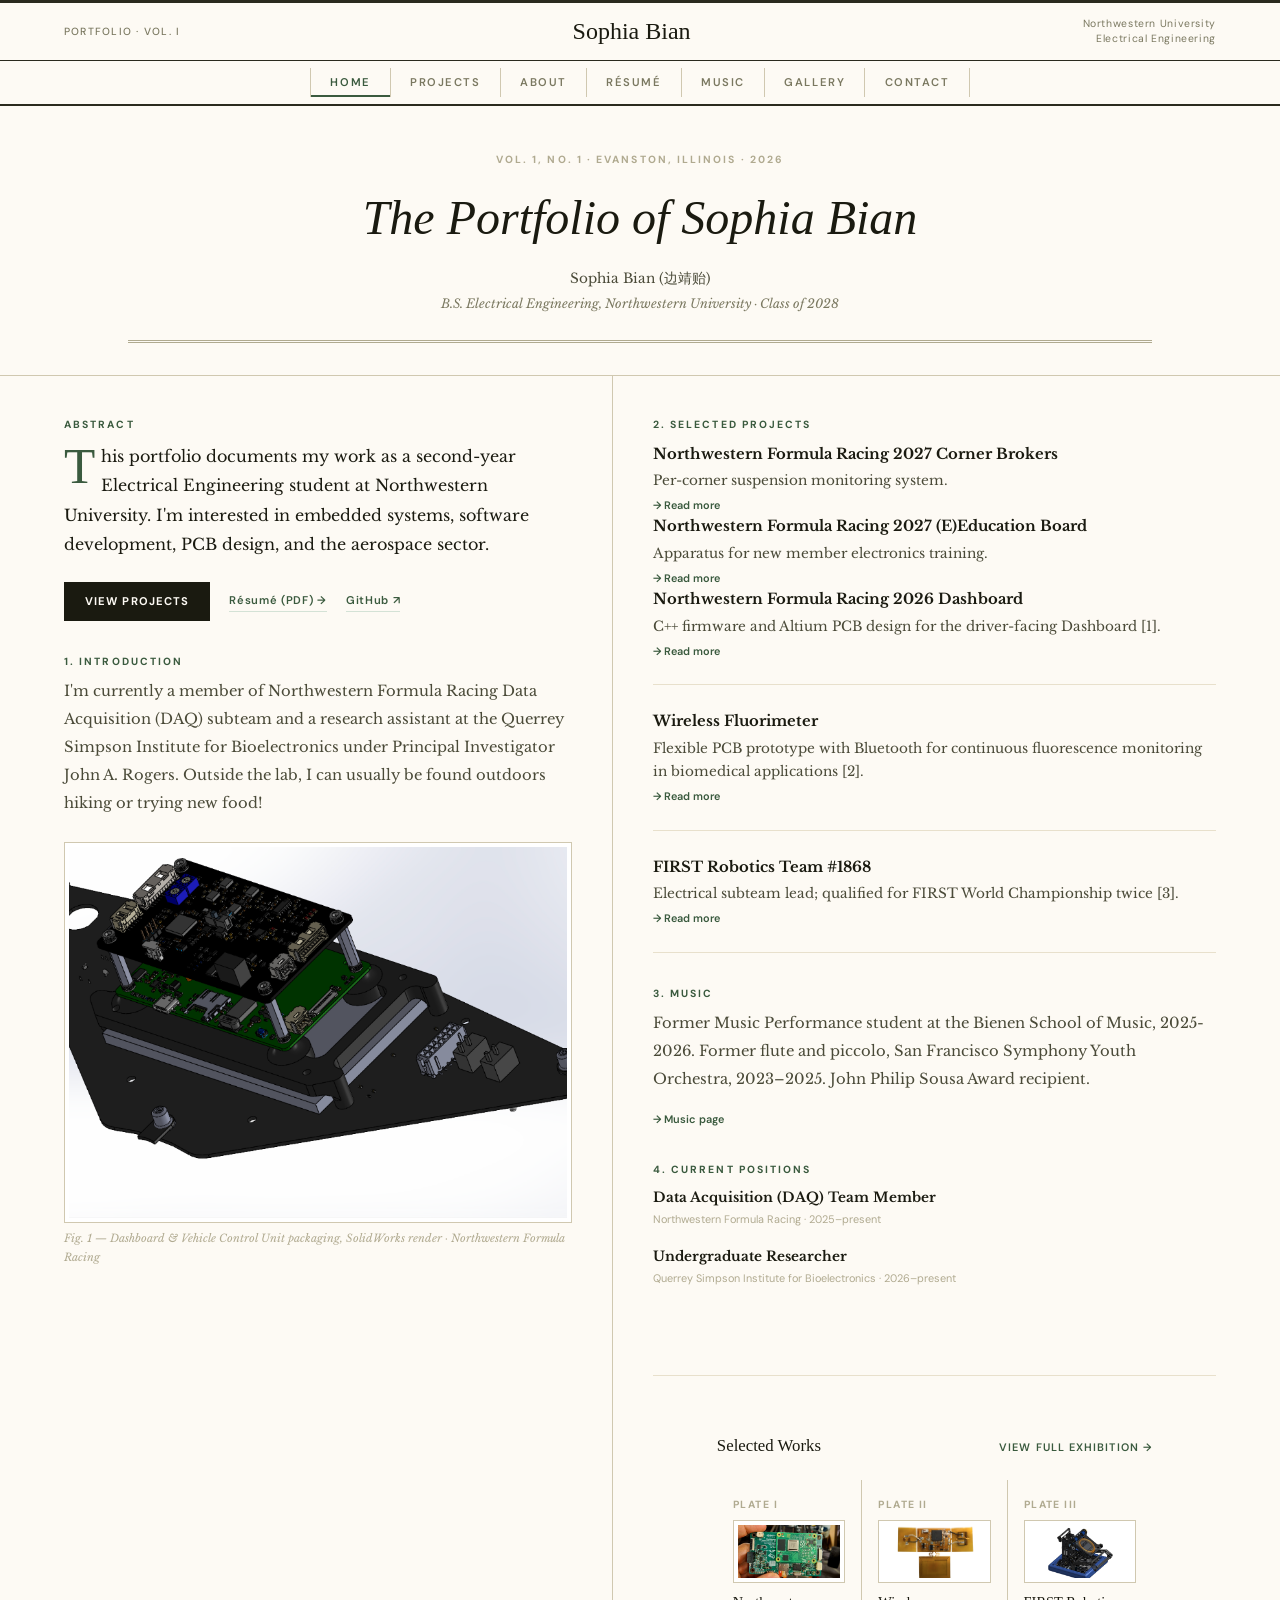
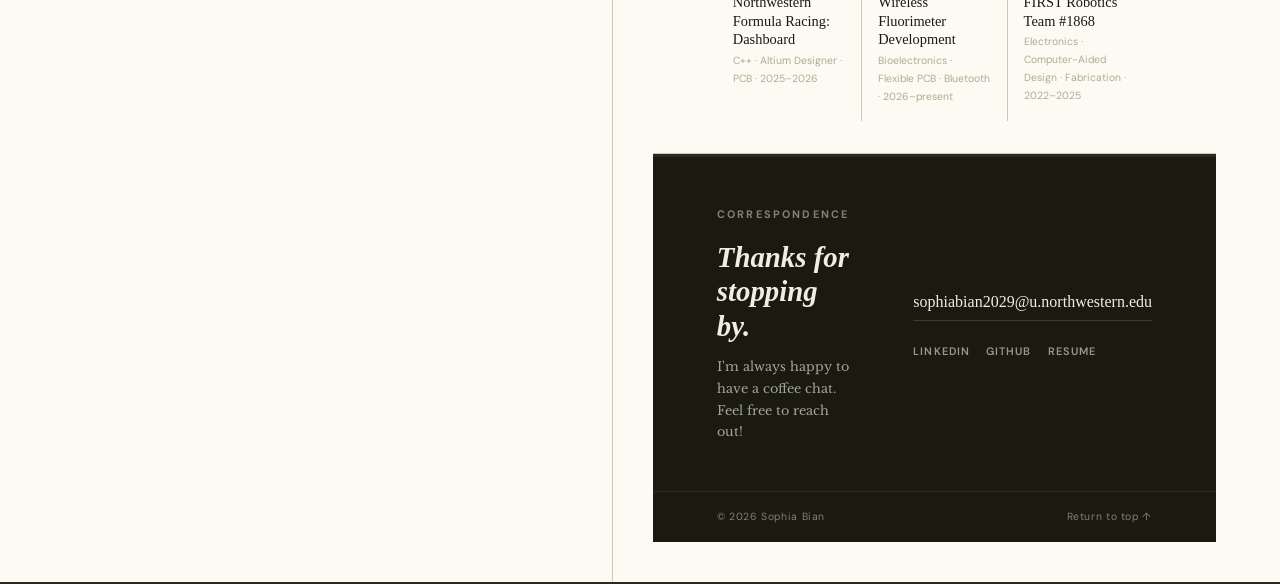
==== commit 6d72384c: "idk" ====
--- a/index.html
+++ b/index.html
@@ -147,9 +147,9 @@
 <!-- TITLE BLOCK -->
 <div class="title-block">
   <p class="title-block-kicker">Vol. 1, No. 1 · Evanston, Illinois · 2026</p>
-  <h1 class="article-title">Embedded Systems, PCB Design,<br>&amp; the <em>Hardware–Software</em> Boundary</h1>
+  <h1 class="article-title">The Portfolio of Sophia Bian</h1>
   <p class="article-author">Sophia Bian (边靖贻)</p>
-  <p class="article-affil">B.S. Electrical Engineering, Northwestern University · Class of 2029</p>
+  <p class="article-affil">B.S. Electrical Engineering, Northwestern University · Class of 2028</p>
   <div class="title-rule-wrap"><hr class="title-rule-double"></div>
 </div>
 
@@ -177,7 +177,7 @@
       <p class="body-p">
         I'm currently a member of Northwestern Formula Racing Data Acquisition (DAQ) subteam and
         a research assistant at the Querrey Simpson Institute for Bioelectronics under Principal Investigator
-        John A. Rogers. Outside the lab, I can usually be found outdoors hiking or taking photos!
+        John A. Rogers. Outside the lab, I can usually be found outdoors hiking or trying new food!
       </p>
     </div>
 
@@ -194,6 +194,14 @@
   <div class="col-right">
 
     <p class="section-num">2. Selected Projects</p>
+     <div class="proj-entry">
+      <span class="proj-title-name">Northwestern Formula Racing 2027 Corner Brokers</span>
+      <p class="proj-title-desc">Per-corner suspension monitoring system.</p>
+      <p class="proj-ref"><a href="project-formula.html">→ Read more</a></p>
+     <div class="proj-entry">
+      <span class="proj-title-name">Northwestern Formula Racing 2027 (E)Education Board</span>
+      <p class="proj-title-desc">Apparatus for new member electronics training.</p>
+      <p class="proj-ref"><a href="project-formula.html">→ Read more</a></p>
     <div class="proj-entry">
       <span class="proj-title-name">Northwestern Formula Racing 2026 Dashboard</span>
       <p class="proj-title-desc">C++ firmware and Altium PCB design for the driver-facing Dashboard [1].</p>
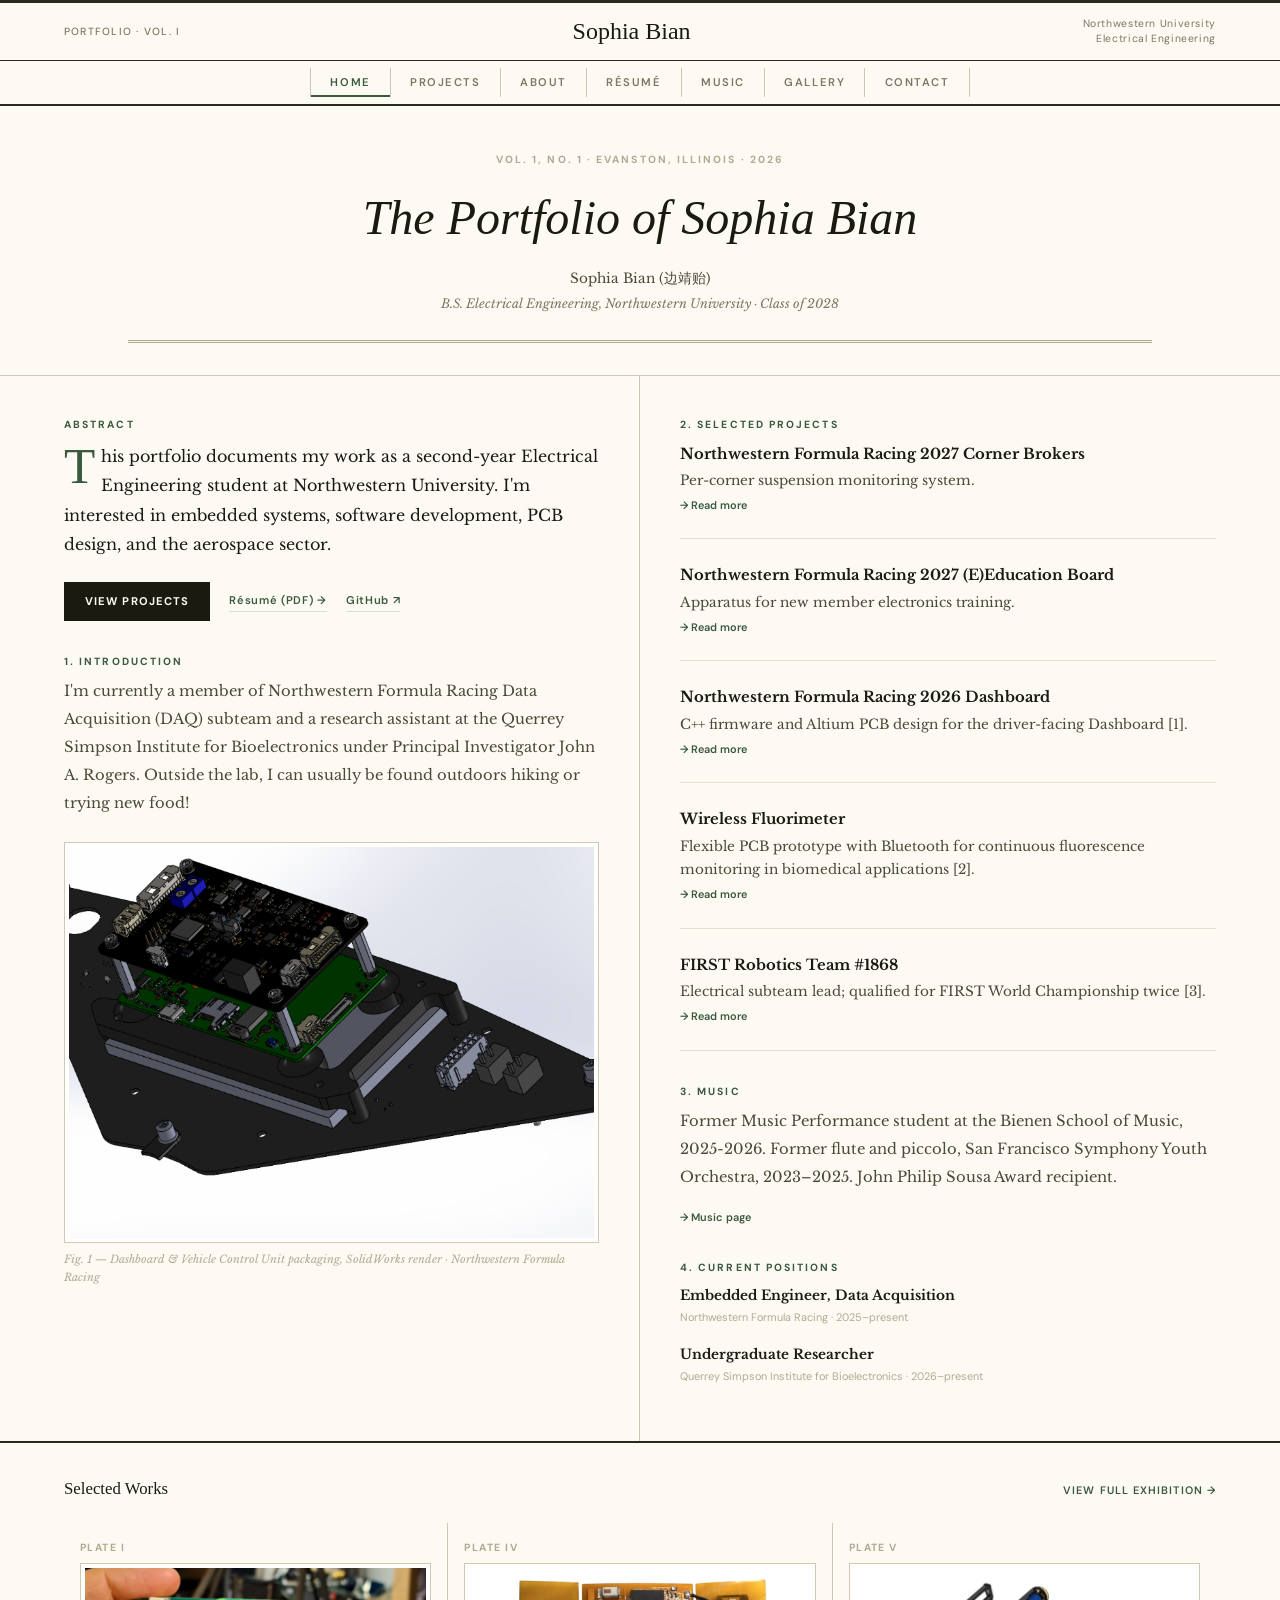
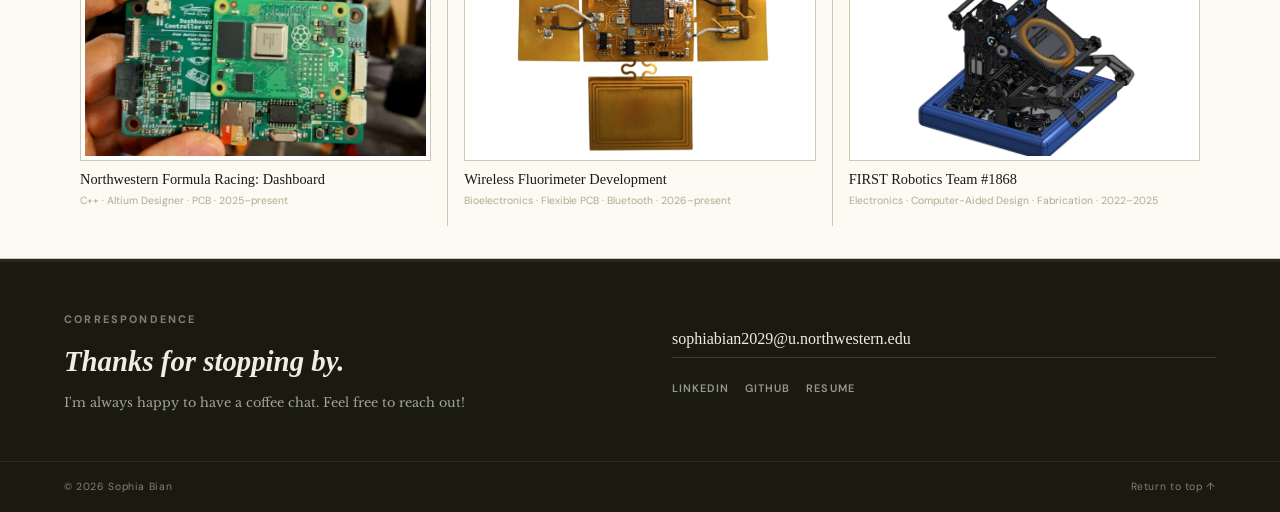
==== commit 8ff7ea04: "Align site with current resume; add (E)Education Board render - Replace resume-engineering.pdf with " ====
--- a/index.html
+++ b/index.html
@@ -194,14 +194,16 @@
   <div class="col-right">
 
     <p class="section-num">2. Selected Projects</p>
-     <div class="proj-entry">
+    <div class="proj-entry">
       <span class="proj-title-name">Northwestern Formula Racing 2027 Corner Brokers</span>
       <p class="proj-title-desc">Per-corner suspension monitoring system.</p>
-      <p class="proj-ref"><a href="project-formula.html">→ Read more</a></p>
-     <div class="proj-entry">
+      <p class="proj-ref"><a href="project-corner-broker.html">→ Read more</a></p>
+    </div>
+    <div class="proj-entry">
       <span class="proj-title-name">Northwestern Formula Racing 2027 (E)Education Board</span>
       <p class="proj-title-desc">Apparatus for new member electronics training.</p>
-      <p class="proj-ref"><a href="project-formula.html">→ Read more</a></p>
+      <p class="proj-ref"><a href="project-education-board.html">→ Read more</a></p>
+    </div>
     <div class="proj-entry">
       <span class="proj-title-name">Northwestern Formula Racing 2026 Dashboard</span>
       <p class="proj-title-desc">C++ firmware and Altium PCB design for the driver-facing Dashboard [1].</p>
@@ -231,7 +233,7 @@
     <div class="section-gap">
       <p class="section-num">4. Current Positions</p>
       <div class="position-item">
-        <p class="position-title">Data Acquisition (DAQ) Team Member</p>
+        <p class="position-title">Embedded Engineer, Data Acquisition</p>
         <p class="position-meta">Northwestern Formula Racing · 2025–present</p>
       </div>
       <div class="position-item">
@@ -255,17 +257,17 @@
       <img src="formula-pcb-v3-web.jpg" alt="Dashboard Controller V3 PCB" class="work-visual" loading="lazy"
            onerror="this.style.background='linear-gradient(135deg,#c8d4c0,#8aaa7a)'; this.removeAttribute('src')">
       <p class="work-title">Northwestern Formula Racing: Dashboard</p>
-      <p class="work-meta">C++ · Altium Designer · PCB · 2025–2026</p>
+      <p class="work-meta">C++ · Altium Designer · PCB · 2025–present</p>
     </a>
     <a class="work-item" href="project-fluorimeter.html">
-      <p class="work-fig">Plate II</p>
+      <p class="work-fig">Plate IV</p>
       <img src="fluorimeter.jpg" alt="Fluorimeter" class="work-visual" loading="lazy"
            onerror="this.style.background='linear-gradient(135deg,#d4c8b0,#b0a080)'; this.removeAttribute('src')">
       <p class="work-title">Wireless Fluorimeter Development</p>
       <p class="work-meta">Bioelectronics · Flexible PCB · Bluetooth · 2026–present</p>
     </a>
     <a class="work-item" href="project-robotics.html">
-      <p class="work-fig">Plate III</p>
+      <p class="work-fig">Plate V</p>
       <img src="robotics-web.jpg" alt="FIRST Robotics" class="work-visual" loading="lazy"
            onerror="this.style.background='linear-gradient(135deg,#c0c8d4,#8090b0)'; this.removeAttribute('src')">
       <p class="work-title">FIRST Robotics Team #1868</p>
